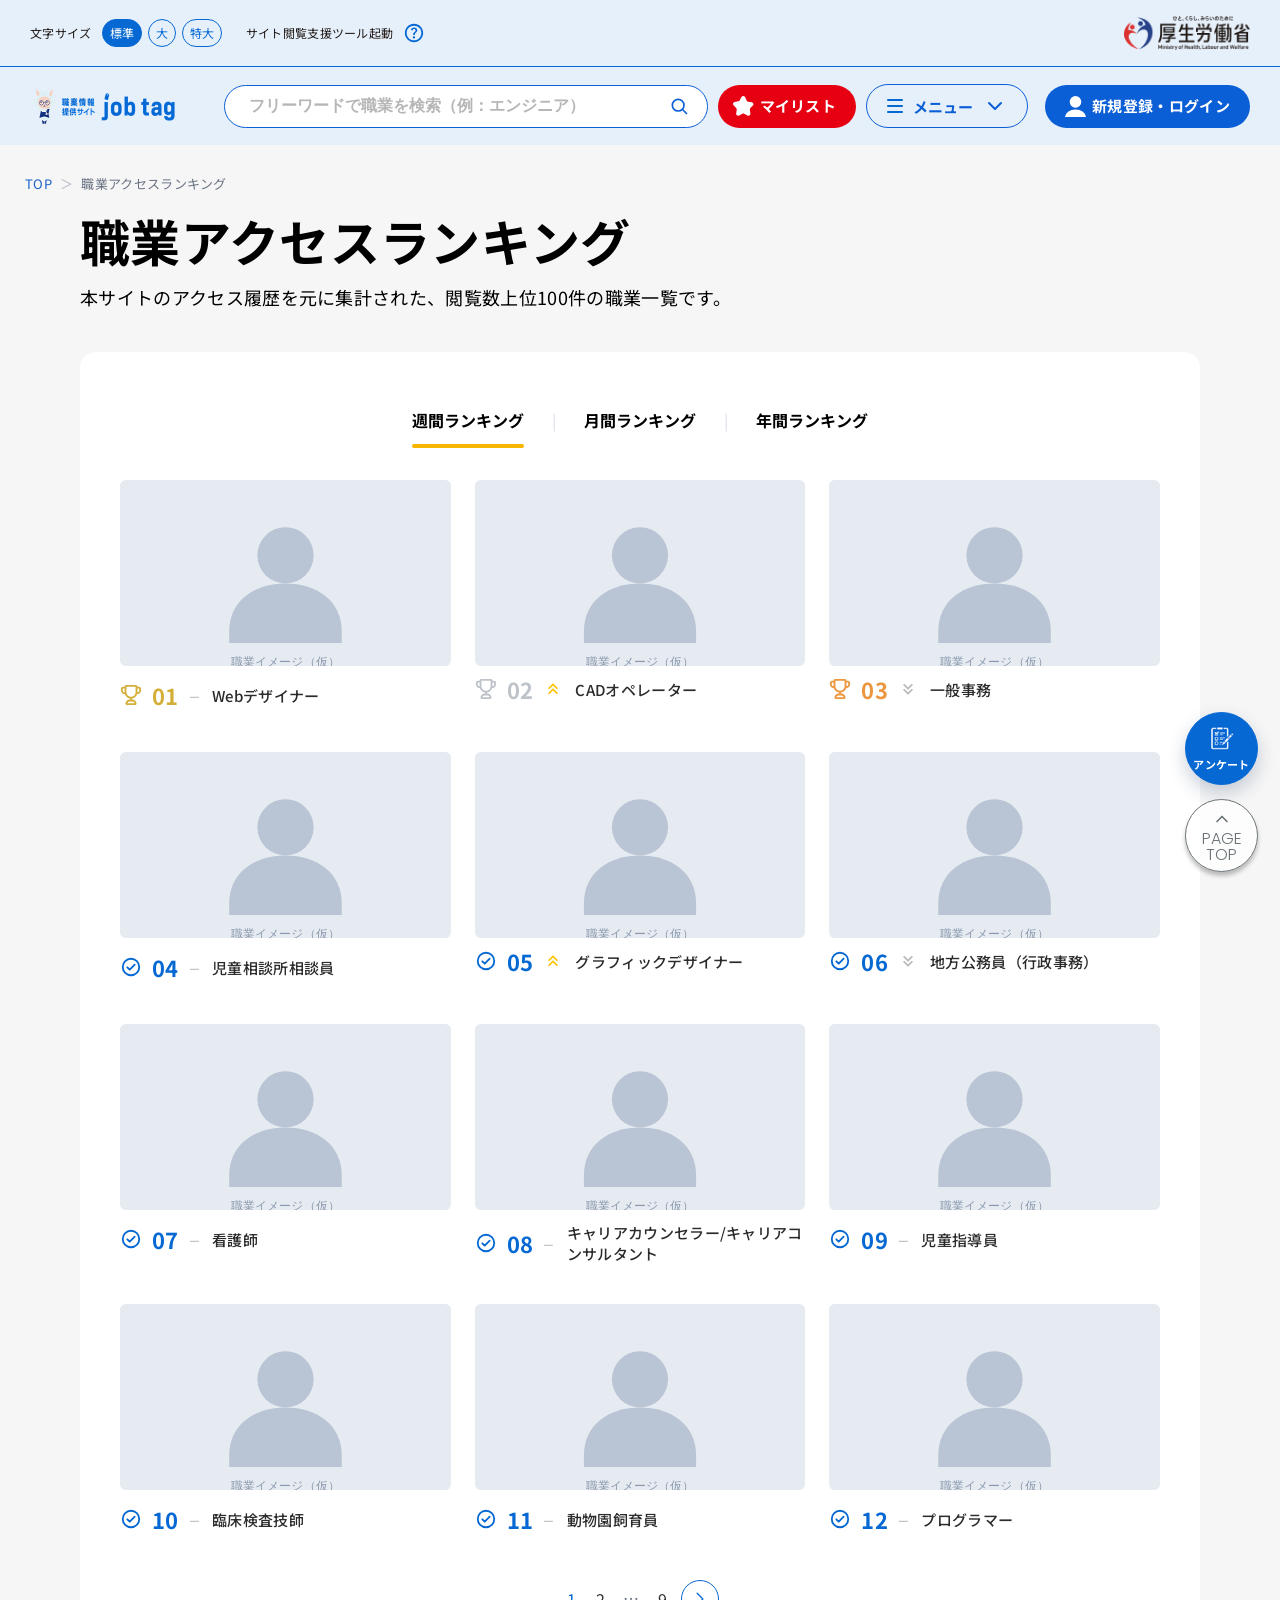
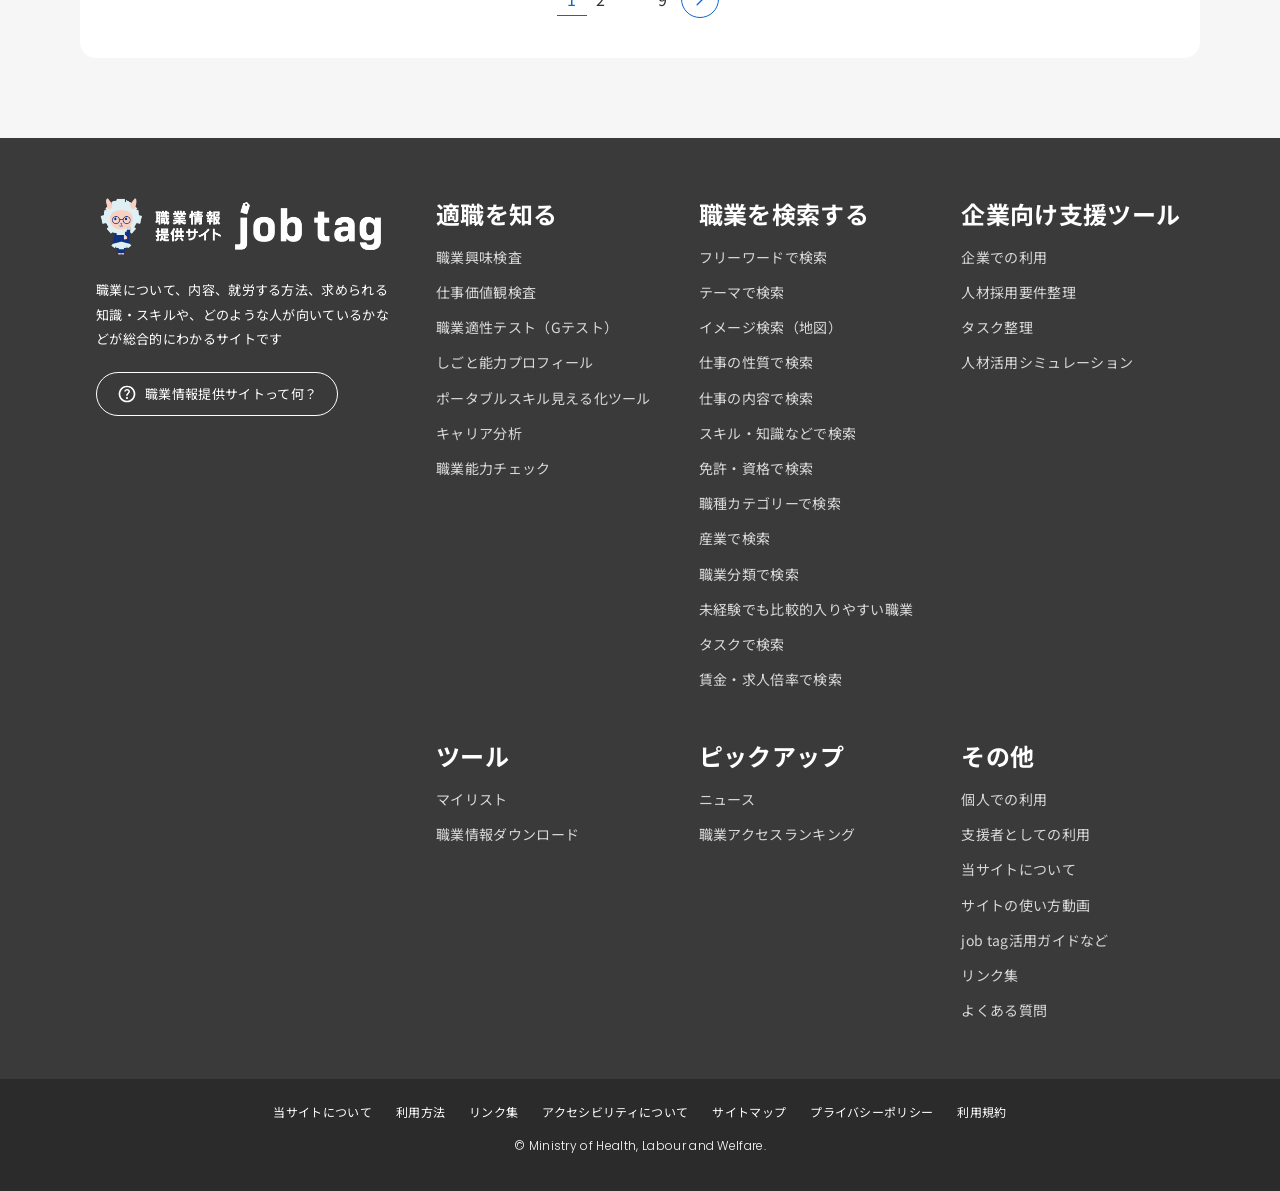
==== ranking.html @ be5db108 "初回コミット: job tag リニューアル モックアップ" ====
<!DOCTYPE html>
<html lang="ja">
<head>
  <meta charset="UTF-8">
  <meta name="viewport" content="width=device-width, initial-scale=1.0">
  <title>職業アクセスランキング | job tag（職業情報提供サイト）リニューアルデザイン</title>
  <meta name="description" content="本サイトのアクセス履歴を元に集計された、閲覧数上位100件の職業一覧です。">
  <link rel="preconnect" href="https://fonts.googleapis.com">
  <link rel="preconnect" href="https://fonts.gstatic.com" crossorigin>
  <link href="https://fonts.googleapis.com/css2?family=Noto+Sans+JP:wght@300;400;500;600;700&family=Poppins:wght@300;400;700&display=swap" rel="stylesheet">
  <!-- 共通トークン・フッター・フローターは style.css を、ページ固有は ranking.css を使用 -->
  <link rel="stylesheet" href="css/style.css?v=20260730">
  <link rel="stylesheet" href="css/ranking.css?v=20260730">
</head>
<body>

  <!-- ========================================================================
       アイコンスプライト（stroke/fill=currentColor で色継承）
       ======================================================================== -->
  <svg width="0" height="0" style="position:absolute" aria-hidden="true" focusable="false">
    <defs>
      <symbol id="i-search" viewBox="0 0 24 24"><g fill="none" stroke="currentColor" stroke-width="2" stroke-linecap="round"><circle cx="11" cy="11" r="7"/><line x1="16.5" y1="16.5" x2="21" y2="21"/></g></symbol>
      <symbol id="i-user" viewBox="0 0 18 18.06"><circle cx="9" cy="5" r="5" fill="currentColor"/><path fill="currentColor" d="M0 18.06 A9 6.53 0 0 1 18 18.06 Z"/></symbol>
      <symbol id="i-chev-right" viewBox="0 0 6.5 11"><path d="M1 10L5.5 5.5L1 1" fill="none" stroke="currentColor" stroke-width="1" stroke-linecap="round" stroke-linejoin="round"/></symbol>
      <symbol id="i-chev-left" viewBox="0 0 6.5 11"><path d="M5.5 1L1 5.5L5.5 10" fill="none" stroke="currentColor" stroke-width="1" stroke-linecap="round" stroke-linejoin="round"/></symbol>
      <symbol id="i-chev-up" viewBox="0 0 24 24"><polyline points="6 15 12 9 18 15" fill="none" stroke="currentColor" stroke-width="2" stroke-linecap="round" stroke-linejoin="round"/></symbol>
      <symbol id="i-chev-down" viewBox="0 0 24 24"><polyline points="6 9 12 15 18 9" fill="none" stroke="currentColor" stroke-width="2" stroke-linecap="round" stroke-linejoin="round"/></symbol>
      <!-- トロフィー（1〜3位。色は rk-c--N を継承） -->
      <symbol id="i-trophy" viewBox="0 0 24 24"><path d="M12 15C8.68629 15 6 12.3137 6 9V3.44444C6 3.0306 6 2.82367 6.06031 2.65798C6.16141 2.38021 6.38021 2.16141 6.65798 2.06031C6.82367 2 7.0306 2 7.44444 2H16.5556C16.9694 2 17.1763 2 17.342 2.06031C17.6198 2.16141 17.8386 2.38021 17.9397 2.65798C18 2.82367 18 3.0306 18 3.44444V9C18 12.3137 15.3137 15 12 15ZM12 15V18M18 4H20.5C20.9659 4 21.1989 4 21.3827 4.07612C21.6277 4.17761 21.8224 4.37229 21.9239 4.61732C22 4.80109 22 5.03406 22 5.5V6C22 6.92997 22 7.39496 21.8978 7.77646C21.6204 8.81173 20.8117 9.62038 19.7765 9.89778C19.395 10 18.93 10 18 10M6 4H3.5C3.03406 4 2.80109 4 2.61732 4.07612C2.37229 4.17761 2.17761 4.37229 2.07612 4.61732C2 4.80109 2 5.03406 2 5.5V6C2 6.92997 2 7.39496 2.10222 7.77646C2.37962 8.81173 3.18827 9.62038 4.22354 9.89778C4.60504 10 5.07003 10 6 10M7.44444 22H16.5556C16.801 22 17 21.801 17 21.5556C17 19.5919 15.4081 18 13.4444 18H10.5556C8.59188 18 7 19.5919 7 21.5556C7 21.801 7.19898 22 7.44444 22Z" fill="none" stroke="currentColor" stroke-width="2" stroke-linecap="round" stroke-linejoin="round"/></symbol>
      <!-- 二重矢印（順位変動。下降はCSSで180°回転） -->
      <symbol id="i-arrow-move" viewBox="0 0 24 24"><path d="M7.4 5.6L6 7L12 13L18 7L16.6 5.6L12 10.175L7.4 5.6ZM7.4 11.6L6 13L12 19L18 13L16.6 11.6L12 16.175L7.4 11.6Z" fill="currentColor"/></symbol>
      <!-- チェック丸（4位以降） -->
      <symbol id="i-check" viewBox="0 0 24 24"><g fill="none" stroke="currentColor" stroke-width="2" stroke-linecap="round" stroke-linejoin="round"><circle cx="12" cy="12" r="9"/><path d="M8 12.3l2.6 2.6L16 9.4"/></g></symbol>
    </defs>
  </svg>


  <!-- ========================================================================
       固定ヘッダー（トップページと共通）：ユーティリティバー〜グローバルナビ
       ======================================================================== -->
  <div class="site-header">

  <!-- 04. ユーティリティバー -->
  <div class="utilbar">
    <div class="container utilbar__inner">
      <div class="utilbar__group">
        <span class="utilbar__label">文字サイズ</span>
        <div class="fontsize" role="group" aria-label="文字サイズ切替">
          <button type="button" class="is-active">標準</button>
          <button type="button">大</button>
          <button type="button">特大</button>
        </div>
      </div>
      <div class="utilbar__group">
        <span class="utilbar__label">サイト閲覧支援ツール起動</span>
        <img class="utilbar__help" src="img/ranking/help_icon.svg" alt="ヘルプ" width="22" height="22">
      </div>
      <div class="utilbar__spacer"></div>
      <div class="utilbar__mhlw">
        <img src="img/ranking/mhlw_logo.png" alt="厚生労働省">
      </div>
    </div>
  </div>

  <!-- 05. ヘッダー -->
  <header class="header">
    <div class="container header__inner">
      <a class="header__logo" href="https://shigoto.mhlw.go.jp/User" aria-label="job tag トップへ">
        <img src="img/ranking/logo_lockup.png" alt="職業情報提供サイト job tag">
      </a>

      <img class="header__mhlw" src="img/ranking/mhlw_logo.png" alt="厚生労働省">

      <div class="header__search-drop">
        <form class="searchbox" role="search" action="https://shigoto.mhlw.go.jp/User/Search/Freeword" method="get">
          <input type="text" name="keyword" placeholder="フリーワードで職業を検索（例：エンジニア）" aria-label="職業をフリーワードで検索">
          <button type="submit" class="searchbox__submit" aria-label="検索"><svg class="ico"><use href="#i-search"/></svg></button>
          <button type="button" class="searchbox__clear" aria-label="入力をクリア"><svg viewBox="0 0 24 24" width="14" height="14" aria-hidden="true"><line x1="6" y1="6" x2="18" y2="18" stroke="#fff" stroke-width="2.5" stroke-linecap="round"/><line x1="18" y1="6" x2="6" y2="18" stroke="#fff" stroke-width="2.5" stroke-linecap="round"/></svg></button>
        </form>
        <button type="button" class="header__search-close" aria-label="検索を閉じる"><svg class="ico"><use href="#i-chev-up"/></svg></button>
      </div>

      <a class="mylist" href="https://shigoto.mhlw.go.jp/Account/Update/Information" aria-label="マイリスト">
        <img src="img/ranking/star.svg" alt="">
        <span>マイリスト</span>
      </a>

      <button type="button" class="header__search-toggle" id="searchToggle" aria-label="検索" aria-expanded="false">
        <svg class="ico" width="18" height="18" viewBox="0 0 24 24" fill="none" stroke="currentColor" stroke-width="2.7" stroke-linecap="round" aria-hidden="true"><circle cx="11" cy="11" r="7"/><line x1="16.5" y1="16.5" x2="21" y2="21"/></svg>
      </button>

      <button type="button" class="menu-toggle" id="menuToggle" aria-expanded="false" aria-controls="gnav">
        <span class="menu-toggle__bars" aria-hidden="true"><i></i><i></i><i></i></span>
        <span class="menu-toggle__label">メニュー</span>
        <svg class="ico arrow" aria-hidden="true"><use href="#i-chev-down"/></svg>
      </button>

      <a class="btn-login" href="https://shigoto.mhlw.go.jp/Auth/Login">
        <svg class="ico" aria-hidden="true"><use href="#i-user"/></svg> 新規登録・ログイン
      </a>
    </div>
  </header>

  <!-- 06. グローバルナビ -->
  <nav class="gnav" id="gnav" aria-label="グローバルナビゲーション">
    <div class="container">
      <ul class="gnav__list">
        <li><a href="https://shigoto.mhlw.go.jp/User/about">当サイトについて</a></li>
        <li><a href="https://shigoto.mhlw.go.jp/User/TutorialVideos">使い方動画</a></li>

        <li class="gnav__item has-sub">
          <a role="button" tabindex="0" aria-haspopup="true" aria-expanded="false">自己診断ツール</a>
          <ul class="gnav__sub">
            <li><a href="https://shigoto.mhlw.go.jp/User/Search/Top">職業興味検査 <svg class="ico" aria-hidden="true"><use href="#i-chev-right"/></svg></a></li>
            <li><a href="https://shigoto.mhlw.go.jp/User/Search/Top">仕事価値観検査 <svg class="ico" aria-hidden="true"><use href="#i-chev-right"/></svg></a></li>
            <li><a href="https://shigoto.mhlw.go.jp/User/GTest/Introduction/Part1">職業適性テスト（Gテスト） <svg class="ico" aria-hidden="true"><use href="#i-chev-right"/></svg></a></li>
            <li><a href="https://shigoto.mhlw.go.jp/User/MyProfile/Step1">しごと能力プロフィール <svg class="ico" aria-hidden="true"><use href="#i-chev-right"/></svg></a></li>
            <li><a href="https://shigoto.mhlw.go.jp/User/VocationalAbilityDiagnosticTool/Step1">ポータブルスキル見える化ツール <svg class="ico" aria-hidden="true"><use href="#i-chev-right"/></svg></a></li>
            <li><a href="https://shigoto.mhlw.go.jp/User/Career/Step1">キャリア分析 <svg class="ico" aria-hidden="true"><use href="#i-chev-right"/></svg></a></li>
            <li><a href="https://shigoto.mhlw.go.jp/User/AbilityCheck">職業能力チェック <svg class="ico" aria-hidden="true"><use href="#i-chev-right"/></svg></a></li>
          </ul>
        </li>

        <li class="gnav__item has-sub">
          <a role="button" tabindex="0" aria-haspopup="true" aria-expanded="false">職業検索</a>
          <ul class="gnav__sub">
            <li><a href="https://shigoto.mhlw.go.jp/User/Search/Freeword">フリーワードで検索 <svg class="ico" aria-hidden="true"><use href="#i-chev-right"/></svg></a></li>
            <li><a href="https://shigoto.mhlw.go.jp/User/Search/Theme">テーマで検索 <svg class="ico" aria-hidden="true"><use href="#i-chev-right"/></svg></a></li>
            <li><a href="https://shigoto.mhlw.go.jp/User/Search/Scene">イメージ検索（地図） <svg class="ico" aria-hidden="true"><use href="#i-chev-right"/></svg></a></li>
            <li><a href="https://shigoto.mhlw.go.jp/User/Search/Nature">仕事の性質で検索 <svg class="ico" aria-hidden="true"><use href="#i-chev-right"/></svg></a></li>
            <li><a href="https://shigoto.mhlw.go.jp/User/Search/WorkActivity">仕事の内容で検索 <svg class="ico" aria-hidden="true"><use href="#i-chev-right"/></svg></a></li>
            <li><a href="https://shigoto.mhlw.go.jp/User/Search/Knowledge">スキル・知識などで検索 <svg class="ico" aria-hidden="true"><use href="#i-chev-right"/></svg></a></li>
            <li><a href="https://shigoto.mhlw.go.jp/User/Search/Top">免許・資格で検索 <svg class="ico" aria-hidden="true"><use href="#i-chev-right"/></svg></a></li>
            <li><a href="https://shigoto.mhlw.go.jp/User/Search/Top">職種カテゴリーで検索 <svg class="ico" aria-hidden="true"><use href="#i-chev-right"/></svg></a></li>
            <li><a href="https://shigoto.mhlw.go.jp/User/Search/Top">産業で検索 <svg class="ico" aria-hidden="true"><use href="#i-chev-right"/></svg></a></li>
            <li><a href="https://shigoto.mhlw.go.jp/User/Search/Top">職業分類で検索 <svg class="ico" aria-hidden="true"><use href="#i-chev-right"/></svg></a></li>
            <li><a href="https://shigoto.mhlw.go.jp/User/OccupationsEasy">未経験でも比較的入りやすい職業 <svg class="ico" aria-hidden="true"><use href="#i-chev-right"/></svg></a></li>
            <li><a href="https://shigoto.mhlw.go.jp/User/Search/TaskWord">タスクで検索 <svg class="ico" aria-hidden="true"><use href="#i-chev-right"/></svg></a></li>
            <li><a href="https://shigoto.mhlw.go.jp/User/Search/SearchBySalaryAndRatioJob">賃金・求人倍率で検索 <svg class="ico" aria-hidden="true"><use href="#i-chev-right"/></svg></a></li>
          </ul>
        </li>

        <li class="gnav__item has-sub">
          <a role="button" tabindex="0" aria-haspopup="true" aria-expanded="false">業種・職種を知る</a>
          <ul class="gnav__sub">
            <li><a href="https://shigoto.mhlw.go.jp/User/OfficeOccupations">事務 <svg class="ico" aria-hidden="true"><use href="#i-chev-right"/></svg></a></li>
            <li><a href="https://shigoto.mhlw.go.jp/User/SaleOccupations">営業 <svg class="ico" aria-hidden="true"><use href="#i-chev-right"/></svg></a></li>
            <li><a href="https://shigoto.mhlw.go.jp/User/ITOccupations">IT・通信 <svg class="ico" aria-hidden="true"><use href="#i-chev-right"/></svg></a></li>
            <li><a href="https://shigoto.mhlw.go.jp/User/FinancialOccupations">金融 <svg class="ico" aria-hidden="true"><use href="#i-chev-right"/></svg></a></li>
            <li><a href="https://shigoto.mhlw.go.jp/User/MedicalOccupations">医療・看護 <svg class="ico" aria-hidden="true"><use href="#i-chev-right"/></svg></a></li>
            <li><a href="https://shigoto.mhlw.go.jp/User/OccupationsLongTermCare">介護 <svg class="ico" aria-hidden="true"><use href="#i-chev-right"/></svg></a></li>
            <li><a href="https://shigoto.mhlw.go.jp/User/ConstructionOccupations">土木・建築 <svg class="ico" aria-hidden="true"><use href="#i-chev-right"/></svg></a></li>
            <li><a href="https://shigoto.mhlw.go.jp/User/OccupationsRarely">B to B（企業間取引） <svg class="ico" aria-hidden="true"><use href="#i-chev-right"/></svg></a></li>
            <li><a href="https://shigoto.mhlw.go.jp/User/BtoC">B to C（消費者取引） <svg class="ico" aria-hidden="true"><use href="#i-chev-right"/></svg></a></li>
          </ul>
        </li>

        <li class="gnav__sp"><a href="https://shigoto.mhlw.go.jp/User/Search/Top">色々な切り口から検索</a></li>
        <li><a href="https://shigoto.mhlw.go.jp/User/links">リンク集</a></li>
        <li><a href="https://shigoto.mhlw.go.jp/User/faq">よくあるお問い合わせ</a></li>
        <li class="gnav__sp gnav__mylist"><a href="https://shigoto.mhlw.go.jp/Account/Update/Information"><span class="gnav__star"><img src="img/ranking/star.svg" alt=""></span>マイリスト</a></li>
        <li class="gnav__sp gnav__support"><a href="#"><span>サイト閲覧支援ツール起動</span> <img class="gnav__help" src="img/ranking/help_icon.svg" alt="ヘルプ"></a></li>
      </ul>
      <div class="gnav__actions">
        <a class="gnav-btn gnav-btn--login" href="https://shigoto.mhlw.go.jp/Auth/Login">ログイン <svg class="ico chev" aria-hidden="true"><use href="#i-chev-right"/></svg></a>
        <a class="gnav-btn gnav-btn--register" href="https://shigoto.mhlw.go.jp/Auth/Register/Step1">新規登録 <svg class="ico chev" aria-hidden="true"><use href="#i-chev-right"/></svg></a>
      </div>
    </div>
  </nav>

  </div><!-- /.site-header -->


  <!-- ========================================================================
       本文
       ======================================================================== -->
  <main>
    <div class="container">
      <!-- パンくず -->
      <nav class="rk-breadcrumb" aria-label="パンくず">
        <a href="index.html">TOP</a><span class="sep" aria-hidden="true">＞</span>職業アクセスランキング
      </nav>

      <section class="rk-section">
        <h1 class="rk-title">職業アクセスランキング</h1>
        <p class="rk-lead">本サイトのアクセス履歴を元に集計された、閲覧数上位100件の職業一覧です。</p>

        <div class="rk-panel">
          <!-- タブ -->
          <div class="rk-tabs" role="tablist" aria-label="ランキング期間切替">
            <button type="button" class="rk-tabs__btn is-active" role="tab" data-tab="weekly" aria-selected="true" aria-controls="rkList"><span class="pc-label">週間ランキング</span><span class="sp-label">週間</span></button>
            <span class="rk-tabs__sep" aria-hidden="true">|</span>
            <button type="button" class="rk-tabs__btn" role="tab" data-tab="monthly" aria-selected="false" aria-controls="rkList"><span class="pc-label">月間ランキング</span><span class="sp-label">月間</span></button>
            <span class="rk-tabs__sep" aria-hidden="true">|</span>
            <button type="button" class="rk-tabs__btn" role="tab" data-tab="yearly" aria-selected="false" aria-controls="rkList"><span class="pc-label">年間ランキング</span><span class="sp-label">年間</span></button>
          </div>

          <!-- カード（JSが data/ranking-full.json から fetch して描画） -->
          <ul class="rk-list" id="rkList" role="tabpanel" aria-live="polite">
            <li class="rk-loading">ランキングを読み込み中…</li>
          </ul>

          <!-- ページネーション（JSが描画） -->
          <nav class="rk-pager" id="rkPager" aria-label="ページ送り"></nav>
        </div>
      </section>
    </div>
  </main>


  <!-- ========================================================================
       フッター（トップページと同一）
       ======================================================================== -->
  <footer class="footer">
    <div class="container">
      <div class="footer__top">
        <div class="footer__brand">
          <div class="footer__brand-logo">
            <img src="img/ranking/footer_logo.png" alt="職業情報提供サイト job tag">
          </div>
          <p class="footer__brand-text">職業について、内容、就労する方法、求められる知識・スキルや、どのような人が向いているかなどが総合的にわかるサイトです</p>
          <a class="footer__brand-btn" href="https://shigoto.mhlw.go.jp/User/about"><svg class="footer__brand-btn-icon" viewBox="0 0 24 24" width="20" height="20" aria-hidden="true"><path fill="#fff" d="M12.8375 17.6375C13.0792 17.3958 13.2 17.1 13.2 16.75C13.2 16.4 13.0792 16.1042 12.8375 15.8625C12.5958 15.6208 12.3 15.5 11.95 15.5C11.6 15.5 11.3042 15.6208 11.0625 15.8625C10.8208 16.1042 10.7 16.4 10.7 16.75C10.7 17.1 10.8208 17.3958 11.0625 17.6375C11.3042 17.8792 11.6 18 11.95 18C12.3 18 12.5958 17.8792 12.8375 17.6375ZM11.05 14.15H12.9C12.9 13.6 12.9625 13.1667 13.0875 12.85C13.2125 12.5333 13.5667 12.1 14.15 11.55C14.5833 11.1167 14.925 10.7042 15.175 10.3125C15.425 9.92083 15.55 9.45 15.55 8.9C15.55 7.96667 15.2083 7.25 14.525 6.75C13.8417 6.25 13.0333 6 12.1 6C11.15 6 10.3792 6.25 9.7875 6.75C9.19583 7.25 8.78333 7.85 8.55 8.55L10.2 9.2C10.2833 8.9 10.4708 8.575 10.7625 8.225C11.0542 7.875 11.5 7.7 12.1 7.7C12.6333 7.7 13.0333 7.84583 13.3 8.1375C13.5667 8.42917 13.7 8.75 13.7 9.1C13.7 9.43333 13.6 9.74583 13.4 10.0375C13.2 10.3292 12.95 10.6 12.65 10.85C11.9167 11.5 11.4667 11.9917 11.3 12.325C11.1333 12.6583 11.05 13.2667 11.05 14.15ZM12 22C10.6167 22 9.31667 21.7375 8.1 21.2125C6.88333 20.6875 5.825 19.975 4.925 19.075C4.025 18.175 3.3125 17.1167 2.7875 15.9C2.2625 14.6833 2 13.3833 2 12C2 10.6167 2.2625 9.31667 2.7875 8.1C3.3125 6.88333 4.025 5.825 4.925 4.925C5.825 4.025 6.88333 3.3125 8.1 2.7875C9.31667 2.2625 10.6167 2 12 2C13.3833 2 14.6833 2.2625 15.9 2.7875C17.1167 3.3125 18.175 4.025 19.075 4.925C19.975 5.825 20.6875 6.88333 21.2125 8.1C21.7375 9.31667 22 10.6167 22 12C22 13.3833 21.7375 14.6833 21.2125 15.9C20.6875 17.1167 19.975 18.175 19.075 19.075C18.175 19.975 17.1167 20.6875 15.9 21.2125C14.6833 21.7375 13.3833 22 12 22ZM12 20C14.2333 20 16.125 19.225 17.675 17.675C19.225 16.125 20 14.2333 20 12C20 9.76667 19.225 7.875 17.675 6.325C16.125 4.775 14.2333 4 12 4C9.76667 4 7.875 4.775 6.325 6.325C4.775 7.875 4 9.76667 4 12C4 14.2333 4.775 16.125 6.325 17.675C7.875 19.225 9.76667 20 12 20Z"/></svg> 職業情報提供サイトって何？</a>
        </div>

        <div class="footer__col">
          <h4>適職を知る</h4>
          <ul>
            <li><a href="https://shigoto.mhlw.go.jp/User/Search/Top">職業興味検査</a></li>
            <li><a href="https://shigoto.mhlw.go.jp/User/Search/Top">仕事価値観検査</a></li>
            <li><a href="https://shigoto.mhlw.go.jp/User/GTest/Introduction/Part1">職業適性テスト（Gテスト）</a></li>
            <li><a href="https://shigoto.mhlw.go.jp/User/MyProfile/Step1">しごと能力プロフィール</a></li>
            <li><a href="https://shigoto.mhlw.go.jp/User/VocationalAbilityDiagnosticTool/Step1">ポータブルスキル見える化ツール</a></li>
            <li><a href="https://shigoto.mhlw.go.jp/User/Career/Step1">キャリア分析</a></li>
            <li><a href="https://shigoto.mhlw.go.jp/User/AbilityCheck">職業能力チェック</a></li>
          </ul>
        </div>

        <div class="footer__col">
          <h4>職業を検索する</h4>
          <ul>
            <li><a href="https://shigoto.mhlw.go.jp/User/Search/Freeword">フリーワードで検索</a></li>
            <li><a href="https://shigoto.mhlw.go.jp/User/Search/Theme">テーマで検索</a></li>
            <li><a href="https://shigoto.mhlw.go.jp/User/Search/Scene">イメージ検索（地図）</a></li>
            <li><a href="https://shigoto.mhlw.go.jp/User/Search/Nature">仕事の性質で検索</a></li>
            <li><a href="https://shigoto.mhlw.go.jp/User/Search/WorkActivity">仕事の内容で検索</a></li>
            <li><a href="https://shigoto.mhlw.go.jp/User/Search/Knowledge">スキル・知識などで検索</a></li>
            <li><a href="https://shigoto.mhlw.go.jp/User/Search/Top">免許・資格で検索</a></li>
            <li><a href="https://shigoto.mhlw.go.jp/User/Search/Top">職種カテゴリーで検索</a></li>
            <li><a href="https://shigoto.mhlw.go.jp/User/Search/Top">産業で検索</a></li>
            <li><a href="https://shigoto.mhlw.go.jp/User/Search/Top">職業分類で検索</a></li>
            <li><a href="https://shigoto.mhlw.go.jp/User/OccupationsEasy">未経験でも比較的入りやすい職業</a></li>
            <li><a href="https://shigoto.mhlw.go.jp/User/Search/TaskWord">タスクで検索</a></li>
            <li><a href="https://shigoto.mhlw.go.jp/User/Search/SearchBySalaryAndRatioJob">賃金・求人倍率で検索</a></li>
          </ul>
        </div>

        <div class="footer__col">
          <h4>企業向け支援ツール</h4>
          <ul>
            <li><a href="https://shigoto.mhlw.go.jp/User/about">企業での利用</a></li>
            <li><a href="https://shigoto.mhlw.go.jp/User/Adopition/Step1">人材採用要件整理</a></li>
            <li><a href="https://shigoto.mhlw.go.jp/User/TaskOrganization/Step1">タスク整理</a></li>
            <li><a href="https://shigoto.mhlw.go.jp/User/Simulation/Step1">人材活用シミュレーション</a></li>
          </ul>
        </div>
      </div>

      <div class="footer__row2">
        <div><!-- ブランド列と幅を合わせる空きカラム --></div>
        <div class="footer__col">
          <h4>ツール</h4>
          <ul>
            <li><a href="https://shigoto.mhlw.go.jp/Account/Update/Information">マイリスト</a></li>
            <li><a href="https://shigoto.mhlw.go.jp/User/download">職業情報ダウンロード</a></li>
          </ul>
        </div>
        <div class="footer__col">
          <h4>ピックアップ</h4>
          <ul>
            <li><a href="https://shigoto.mhlw.go.jp/User/info/list">ニュース</a></li>
            <li><a href="ranking.html">職業アクセスランキング</a></li>
          </ul>
        </div>
        <div class="footer__col">
          <h4>その他</h4>
          <ul>
            <li><a href="https://shigoto.mhlw.go.jp/User/about">個人での利用</a></li>
            <li><a href="https://shigoto.mhlw.go.jp/User/about">支援者としての利用</a></li>
            <li><a href="https://shigoto.mhlw.go.jp/User/about">当サイトについて</a></li>
            <li><a href="https://shigoto.mhlw.go.jp/User/TutorialVideos">サイトの使い方動画</a></li>
            <li><a href="https://shigoto.mhlw.go.jp/User">job tag活用ガイドなど</a></li>
            <li><a href="https://shigoto.mhlw.go.jp/User/links">リンク集</a></li>
            <li><a href="https://shigoto.mhlw.go.jp/User/faq">よくある質問</a></li>
          </ul>
        </div>
      </div>
    </div>

    <div class="footer__bottom">
      <div class="container">
        <div class="footer__bottom-inner">
          <a href="https://shigoto.mhlw.go.jp/User/about">当サイトについて</a>
          <a href="https://shigoto.mhlw.go.jp/User/howto">利用方法</a>
          <a href="https://shigoto.mhlw.go.jp/User/links">リンク集</a>
          <a href="https://shigoto.mhlw.go.jp/User/accessibility">アクセシビリティについて</a>
          <a href="https://shigoto.mhlw.go.jp/User/sitemap">サイトマップ</a>
          <a href="https://shigoto.mhlw.go.jp/User/privacy">プライバシーポリシー</a>
          <a href="https://shigoto.mhlw.go.jp/User/tos">利用規約</a>
        </div>
        <p class="footer__copyright">© Ministry of Health, Labour and Welfare.</p>
      </div>
    </div>
  </footer>


  <!-- 追従UI（アンケート / PAGE TOP）※トップと同一 -->
  <div class="floaters">
    <a class="floater -survey" href="#"><img class="floater__ico" src="img/ranking/questionnaire.png" alt="">アンケート</a>
    <button class="floater" id="pageTop" type="button" aria-label="ページ上部へ戻る">
      <svg class="ico" aria-hidden="true"><use href="#i-chev-up"/></svg>PAGE<br>TOP
    </button>
  </div>

  <script src="js/utils.js?v=20260730"></script>
  <script src="js/main.js?v=20260730"></script>
  <script src="js/ranking.js?v=20260730"></script>
</body>
</html>
---- css/style.css ----
@charset "UTF-8";

/* ==========================================================================
   job tag TOP リニューアル – スタイルシート
   構成:
     00. デザイントークン（CSS変数）
     01. リセット & ベース
     02. 共通レイアウト（コンテナ / セクション見出し）
     03. 共通コンポーネント（ボタン / カード）
     04. ユーティリティバー
     05. ヘッダー（ロゴ / 検索窓 / マイリスト / メニュー / ログイン）
     06. グローバルナビ
     07. クイックリンクバー
     08. job tag とは（ヒーロー）
     09. 使ってみよう！
     10. 職業を調べてみよう！
     11. 自己診断ツール
     12. 企業の方向けツール
     13. RANKING（職業アクセスランキング）
     14. NEWS
     15. タグしつじ ナビゲート
     16. LINKS（関連サイト）
     17. フッター
     18. 追従UI（PAGE TOP / アンケート）
     19. レスポンシブ（PC優先 + 簡易対応）
   ========================================================================== */


/* ==========================================================================
   00. デザイントークン（CSS変数）
   ── モックアップから抽出した配色・余白・角丸を一元管理
   ========================================================================== */
:root {
  /* --- ブランドブルー系 --- */
  --c-primary:     #0568D3;   /* ブランド基調青（Figmaの --primary） */
  --c-blue:        #0b5fd6;   /* 基調ブルー（ボタン・見出し） */
  --c-blue-deep:   #0146a8;   /* 濃いブルー（ホバー等） */
  --c-blue-ranking:#0568D3;   /* RANKINGセクション背景 */
  --c-blue-link:   #1b62c9;   /* テキストリンク */

  /* --- 背景・面 --- */
  --c-header-bg:   #E6F0FB;   /* ヘッダー帯の薄い青 */
  --c-header-line: #0568D3;   /* ヘッダー帯の境界線（青） */
  --c-nav-divider: #9CBCE5;   /* グローバルナビの区切り縦線 */
  --c-bg-blue:     #d9e8f8;   /* ページの水色背景 */
  --c-bg-gray:     #f4f5f6;   /* グレー背景セクション */
  --c-surface:     #ffffff;   /* 白面 */
  --c-surface-alt: #f7f9fc;   /* うっすら水色の面（カード内） */
  --c-chip-blue:   #e5eef9;   /* 検索カテゴリカードの薄青 */

  /* --- アクセント（使ってみよう！の3色 等） --- */
  --c-orange: #f7a417;   /* 学生・在職者・求職者 */
  --c-teal:   #0e97b8;   /* 企業の方 */
  --c-pink:   #ea4c8a;   /* キャリア支援 */
  --c-yellow: #f7b500;   /* ランキング番号・タブ下線 */
  --c-red:    #e60012;   /* マイリスト星・YouTube */

  /* --- テキスト --- */
  --c-text:      #2b2b2b;
  --c-text-weak: #6a7383;

  /* --- 罫線 --- */
  --c-border:      #d9dee6;
  --c-border-blue: #1e5fd0;   /* カードの青枠 */

  /* --- フッター --- */
  --c-footer:       #3a3a3a;
  --c-footer-deep:  #2b2b2b;
  --c-footer-text:  #d8d8d8;

  /* --- レイアウト --- */
  --radius:    16px;
  --radius-lg: 24px;
  --radius-pill: 999px;

  /* --- 影 --- */
  --shadow-pop:  0 6px 20px rgba(17, 45, 92, .12);

  /* --- フォント（Noto Sans CJK JP に統一。未読込時のみ日本語ゴシックへフォールバック） --- */
  --font-jp: "Noto Sans CJK JP", "Noto Sans JP",
             "Hiragino Kaku Gothic ProN", "Hiragino Sans", "Yu Gothic",
             "YuGothic", Meiryo, system-ui, sans-serif;
}


/* ==========================================================================
   01. リセット & ベース
   ========================================================================== */
*, *::before, *::after { box-sizing: border-box; }

/* スクリーンリーダー専用（視覚的に非表示・レイアウトに影響なし） */
.sr-only {
  position: absolute !important;
  width: 1px; height: 1px;
  padding: 0; margin: -1px;
  overflow: hidden; clip: rect(0, 0, 0, 0);
  white-space: nowrap; border: 0;
}

html { -webkit-text-size-adjust: 100%; }
/* 横スクロール防止。hidden はスクロールコンテナを作り position:sticky を無効化するため clip を使用（ヘッダー固定を維持） */
html, body { overflow-x: hidden; overflow-x: clip; max-width: 100%; }

body {
  margin: 0;
  font-family: var(--font-jp);
  color: var(--c-text);
  background: var(--c-bg-blue);
  line-height: 1.7;
  letter-spacing: .02em;
  -webkit-font-smoothing: antialiased;
  text-rendering: optimizeLegibility;
}

img { max-width: 100%; height: auto; vertical-align: middle; }

a { color: inherit; text-decoration: none; }
a:hover { opacity: .85; }

/* インラインSVGアイコンの基本サイズ（親のcolorを継承） */
svg.ico { display: inline-block; width: 1em; height: 1em; fill: none; vertical-align: -.14em; flex: none; }
/* ボタン等のチェブロンは少し小さめに */
.chev.ico { width: .9em; height: .9em; }

ul, li { list-style: none; margin: 0; padding: 0; }

button {
  font-family: inherit;
  cursor: pointer;
  border: none;
  background: none;
}


/* ==========================================================================
   02. 共通レイアウト（コンテナ / セクション見出し）
   ========================================================================== */
.container {
  width: 100%;
  margin-inline: auto;
  padding-inline: clamp(24px, 8vw, 96px);
}

/* クイックリンク（使ってみよう〜関連サイト）でのページ内ジャンプ時、
   固定ヘッダーに各セクションのタイトルが隠れないよう上に余白を確保 */
#usecase, #explore, #diagnosis, #biz, #ranking, #news, #links { scroll-margin-top: 150px; }

/* 各セクションの縦余白。基本は隣接セクションで 20+20=40px の間隔 */
.section { padding-block: 20px; }
.explore.section    { padding-bottom: 54px; }
.diagnosis.section  { padding-top: 96px; padding-bottom: 40px; }  /* 下40＋企業向け上40=80px */
.biz.section        { padding-top: 40px; padding-bottom: 96px; }
.news.section       { padding-block: 50px; }
.mascot-nav.section { padding-block: 50px; }
.links.section      { padding-top: 120px; padding-bottom: 120px; }

/* 白い角丸カードで囲むセクション（job tagとは 等）
   上下40px・左右40px。左右40px = 中の横並びカードの左右余白になる。 */
.panel {
  background: var(--c-surface);
  border-radius: var(--radius-lg);
  padding: 40px;
}

/* 日本語のセクション見出し（例：使ってみよう！）／ 見出し→リード 20px */
.sec-title {
  margin: 0 0 40px;
  font-size: 36px;
  font-weight: 700;
  text-align: center;
  letter-spacing: .04em;
}
.sec-title.-blue { color: var(--c-blue); }

.sec-lead {
  margin: 0 0 40px;
  color: #212529;
  text-align: center;
  font-size: 16px;
  font-weight: 400;
  line-height: 24px;          /* 本文統一: 150% */
}

/* 英字の大見出し（RANKING / NEWS / LINKS）＋ 下に日本語ルビ */
.en-title {
  text-align: center;
  margin: 0 0 36px;
}
/* RANKING/NEWS/LINKS の英字見出しのみ Noto Sans JP / 55px / 400 / 100% / 大文字
   色は青（#0568D3）。RANKINGのみ白に上書き。 */
.en-title__en {
  display: block;
  color: var(--c-primary);
  font-family: "Noto Sans JP", sans-serif;
  font-size: 55px;
  font-weight: 400;
  line-height: 100%;
  text-transform: uppercase;
}
.en-title__jp {
  display: block;
  margin-top: 10px;          /* 英字見出し→サブタイトル 10px */
  font-size: 14px;
  letter-spacing: .1em;
}


/* ==========================================================================
   03. 共通コンポーネント（ボタン / カード）
   ========================================================================== */
/* --- 塗りボタン（青） --- */
/* 大CTAボタン共通（新規登録・ログイン / 色々な切り口から検索 / 自己診断ツール一覧）
   白文字20px/700/line-height26px、余白 上下23px・左右56px、テキスト→矢印8px */
.btn {
  display: inline-flex;
  align-items: center;
  justify-content: center;
  gap: 8px;
  padding: 23px 40px;
  border-radius: var(--radius-pill);
  background: var(--c-blue);
  color: #FFF;
  text-align: center;
  font-size: 20px;
  font-weight: 700;
  line-height: 16px;
  letter-spacing: .04em;
  transition: background .2s, transform .2s;
}
.btn:hover { background: var(--c-blue-deep); opacity: 1; transform: translateY(-1px); }
.btn .chev { font-size: 15px; }

/* --- 3色カードCTAのチェブロン（プレーンな白矢印） --- */
.btn-chevron { width: 18px; height: 18px; }


/* ==========================================================================
   04. ユーティリティバー（文字サイズ / 支援ツール / 厚労省ロゴ）
   ========================================================================== */
/* 固定ヘッダー：薄い青バー〜白ナビまでを画面上部に貼り付ける */
.site-header {
  position: sticky;
  top: 0;
  z-index: 100;
}

/* ヘッダー3バンドは画面いっぱいに広げ、左右に 30px の余白のみを持たせる。
   これにより各要素（ロゴ＝左端 / 新規登録＝右端）が画面の左右に寄る。 */
.utilbar .container,
.header .container,
.gnav .container {
  max-width: none;
  padding-inline: 30px;
}

.utilbar {
  background: var(--c-header-bg);                 /* 薄い青 #E6F0FB */
  border-bottom: 1px solid var(--c-header-line);  /* 薄い青同士（ユーティリティ⇄ロゴ行）の境界線 #0568D3 */
  font-size: 13px;
}
.utilbar__inner {
  display: flex;
  align-items: center;
  gap: 24px;
  min-height: 66px;
}
.utilbar__group { display: flex; align-items: center; gap: 10px; }

/* ラベル（文字サイズ / サイト閲覧支援ツール起動）: #221A16 / 12px / line-height 18px */
.utilbar__label {
  color: #221A16;
  font-size: 12px;
  font-weight: 400;
  line-height: 18px;
  white-space: nowrap;
}

/* ヘルプアイコン（？） */
.utilbar__help { width: 22px; height: 22px; display: block; }

/* 文字サイズ切替（標準/大/特大）
   選択(標準): 青塗り＋白文字 / 非選択(大・特大): 白地＋青枠＋青文字 #0568D3 */
.fontsize { display: inline-flex; align-items: center; gap: 6px; }
.fontsize button {
  display: flex;
  align-items: center;
  justify-content: center;
  padding: 4px 7px;                 /* 指定値: 4px 7.02px 4px 6.98px */
  border-radius: var(--radius-pill);
  border: 1px solid #0568D3;
  background: var(--c-header-bg);   /* 非選択は薄青 #E6F0FB */
  color: #0568D3;                   /* 非選択の文字色 */
  font-size: 12px;
  font-weight: 400;
  line-height: 18px;
  text-align: center;
}
.fontsize button.is-active {
  background: #0568D3;              /* 選択時は青塗り */
  border-color: #0568D3;
  color: #fff;
}

.utilbar__spacer { margin-left: auto; }
.utilbar__mhlw img { height: 34px; }


/* ==========================================================================
   05. ヘッダー（ロゴ / 検索窓 / マイリスト / メニュー / ログイン）
   ========================================================================== */
.header {
  background: var(--c-header-bg);   /* 薄い青 #E6F0FB（白ナビとの境界線は入れない） */
}
/* 各要素の間隔は個別マージンで制御（指定画像の数値に準拠）
   ロゴ→検索:44 / 検索→マイリスト:15 / マイリスト→メニュー:17 / メニュー→ログイン:17 */
.header__inner {
  display: flex;
  align-items: center;
  gap: 0;
  min-height: 78px;
}
.header__logo { flex: none; margin-right: 44px; }
.header__logo img { height: 40px; }

/* 検索窓：max-widthを外し flex:1 で余白いっぱいに伸縮
   → 画面幅が変わっても指定画像のような比率を保つ（検索窓が主役） */
.searchbox {
  flex: 1 1 auto;
  min-width: 150px;   /* マイリストボタンが横長化した分、検索窓は縮小して調整 */
  display: flex;
  align-items: center;
  height: 43px;
  padding: 0 8px 0 22px;
  border: 1px solid var(--c-blue);
  border-radius: var(--radius-pill);
  background: #fff;
}
.searchbox input {
  flex: 1;
  border: none;
  outline: none;
  font-size: 16px;
  line-height: 24px;
  color: var(--c-text);
  background: transparent;
}
/* プレースホルダー: #B6B6B6 / 16px / weight700 / line-height24px */
.searchbox input::placeholder {
  color: #B6B6B6;
  font-weight: 700;
  font-size: 16px;
  line-height: 24px;
}
.searchbox__submit {
  display: inline-flex;
  align-items: center;
  justify-content: center;
  width: 40px; height: 40px;
  border-radius: 50%;
  color: var(--c-blue);
  font-size: 20px;
}
/* 検索ドロップ用ラッパ：PCではボックスを持たず素通し（display:contents）。
   クリア(❌)・閉じる(∧)ボタンはSP検索表示専用のため既定は非表示 */
.header__search-drop { display: contents; }
.searchbox__clear,
.header__search-close { display: none; }

/* マイリスト：赤いピルボタン（白い星＋白文字）。検索窓との間隔10px */
.mylist {
  flex: none;
  margin-left: 10px;                 /* 検索窓 → マイリスト 10px */
  display: inline-flex;
  align-items: center;
  justify-content: center;
  gap: 6px;                          /* 星 ↔ テキスト 6px */
  padding: 10px 20px 10px 15px;      /* 上10/右20/下10/左15 */
  min-height: 43px;                  /* ボタン高さ59px */
  background: var(--c-red);
  border-radius: 999px;              /* ピル形 */
  color: #FFF;
  font-family: "Noto Sans CJK JP", "Noto Sans JP", sans-serif;
  font-size: 15px;
  font-style: normal;
  font-weight: 700;
  line-height: 16.5px;               /* 110% */
  text-decoration: none;
  white-space: nowrap;
}
.mylist:hover { opacity: .92; }
/* 星アイコン（白／star.svg）：約21×20（一回り小さく） */
.mylist img { width: 21px; height: 20px; }

/* メニュートグル：マイリストとの間隔 17px */
.menu-toggle {
  flex: none;
  margin-left: 10px;   /* マイリスト → メニュー 10px */
  display: inline-flex;
  align-items: center;
  gap: 10px;
  padding: 9px 20px;
  border: 1.5px solid var(--c-blue);
  border-radius: var(--radius-pill);
  color: var(--c-blue);
  font-size: 15px;
  font-weight: 700;
}
.menu-toggle .arrow { width: 24px; height: 24px; transition: transform .2s; }   /* 矢印を拡大（可視の山形は12×6px） */
.menu-toggle[aria-expanded="true"] .arrow { transform: rotate(180deg); }
/* メニューアイコン（バー3本）：各16×2px・#0568D3。PCは間隔4px（SPは6px） */
.menu-toggle .menu-toggle__bars {
  display: inline-flex;
  flex-direction: column;
  justify-content: center;
  gap: 4px;            /* PC：バー間隔4px */
  width: 16px;
  flex: none;
}
.menu-toggle .menu-toggle__bars i {
  display: block;
  width: 16px;
  height: 2px;
  border-radius: 1px;
  background: #0568D3;
}

/* 新規登録・ログイン：メニューとの間隔 17px */
.btn-login {
  flex: none;
  margin-left: 17px;
  display: inline-flex;
  align-items: center;
  gap: 6px;
  padding: 11px 20px;
  border-radius: var(--radius-pill);
  background: var(--c-blue);
  color: #fff;
  font-size: 15px;
  font-weight: 700;
  white-space: nowrap;
  line-height: 130%;
}
.btn-login .ico { width: 1.4em; height: 1.4em; }   /* 人物アイコンを少し大きく（約21px） */
.btn-login:hover { background: var(--c-blue-deep); opacity: 1; }


/* ==========================================================================
   06. グローバルナビ
   ========================================================================== */
.gnav {
  background: var(--c-surface);              /* 白い部分（境界線なし・影で段差を表現） */
  position: relative;
  z-index: 1;
  box-shadow: 0 6px 14px rgba(6, 104, 211, .10); /* 白ナビ下に落ちる影 */
}
.gnav__list {
  display: flex;
  justify-content: center;
  flex-wrap: wrap;
  gap: 38px;
  min-height: 64px;
  align-items: center;
}
.gnav__list li { position: relative; }
/* 各要素の間に縦線（1px × 24px / #9CBCE5）。
   gap:38px の中央に来るよう左へ19px（gapの半分）ずらして配置 */
.gnav__list li:not(:first-child)::before {
  content: "";
  position: absolute;
  left: -19px;
  top: 50%;
  transform: translateY(-50%);
  width: 1px;
  height: 24px;
  background: var(--c-nav-divider);
}
.gnav__list a {
  font-size: 15px;
  font-weight: 700;
  color: var(--c-text);
}
.gnav__list a:hover { color: var(--c-blue); opacity: 1; }
/* SP全画面メニュー専用の項目（マイリスト・サイト閲覧支援・色々な・ログイン/新規登録）はPCでは非表示 */
.gnav__sp, .gnav__actions { display: none; }
/* マイリスト・サイト閲覧支援ツールはPC非表示（.gnav__list>li の display を上書きする高い詳細度が必要） */
.gnav__list > li.gnav__mylist,
.gnav__list > li.gnav__support { display: none; }

/* --- グローバルナビ ドロップダウン（本家準拠：白パネル＋青い「>」＋区切り線） --- */
.gnav__list { align-items: stretch; }          /* 各項目を帯の高さいっぱいに */
.gnav__list > li { display: flex; align-items: center; }
.gnav__item.has-sub > a { display: flex; align-items: center; height: 100%; cursor: pointer; }
.gnav__sub {
  position: absolute;
  top: 100%;
  left: 0;
  min-width: 244px;
  list-style: none;
  margin: 0;
  padding: 6px 0;
  background: #fff;
  border-radius: 8px;
  box-shadow: 0 12px 28px rgba(6, 104, 211, .18);
  opacity: 0;
  visibility: hidden;
  transform: translateY(6px);
  transition: opacity .15s ease, transform .15s ease, visibility .15s;
  z-index: 200;
}
.gnav__item.has-sub:hover > .gnav__sub,
.gnav__item.has-sub:focus-within > .gnav__sub {
  opacity: 1;
  visibility: visible;
  transform: translateY(0);
}
.gnav__sub li { display: block; }
.gnav__sub li:not(:first-child)::before { display: none; }   /* 親ナビの縦区切り線を継承しない */
.gnav__sub a {
  display: flex;
  align-items: center;
  justify-content: space-between;
  gap: 24px;
  padding: 3px 24px;          /* 上下を詰める */
  font-size: 16px;
  font-weight: 700;
  color: var(--c-text);
  white-space: nowrap;
}
.gnav__sub a:hover { background: #f2f7fd; color: var(--c-primary); }
.gnav__sub .ico { width: 8px; height: 13px; color: var(--c-primary); flex: 0 0 auto; }

/* PC（≧1101px）：グローバルナビ（白いバー）は初期非表示。メニューボタンで出現/非表示トグル */
@media (min-width: 1101px) {
  .gnav { display: none; }
  .site-header.is-menu-open .gnav { display: block; }
}


/* ==========================================================================
   07. クイックリンクバー（使ってみよう / 職業を調べてみよう …）
   ========================================================================== */
.quicklinks { padding-block: 28px; }
.quicklinks__list {
  display: flex;
  justify-content: center;
  flex-wrap: wrap;
  gap: 12px 20px;
  background: var(--c-surface);
  border-radius: var(--radius);
  padding: 22px 28px;
}
.quicklinks__list a {
  display: inline-flex;
  align-items: center;
  gap: 8px;
  color: var(--c-blue-link);
  font-size: 15px;
  font-weight: 700;
  text-decoration: underline;
  text-underline-offset: 3px;
}
/* リンク頭の矢印アイコン（yajirusi.png・16×16px） */
.quicklinks__list a::before {
  content: "";
  flex: 0 0 auto;
  width: 16px; height: 16px;
  background: url(../img/top/yajirusi.png) center / contain no-repeat;
}


/* ==========================================================================
   08. job tag とは（ヒーロー）
   ========================================================================== */
.about { padding-top: 8px; }
.about__head {
  display: flex;
  align-items: center;
  justify-content: center;
  gap: 6px;
  margin-bottom: 24px;             /* 見出し→説明文 24px */
}
.about__head img { height: 80px; }  /* ロゴ 300×80 */
.about__head b { font-size: 36px; font-weight: 700; }

/* 説明文（Figmaスペック準拠）
   本文: #212529 / 16px / weight400 / line-height36px(225%)
   強調: #0568D3 / weight700（font-size・line-heightは本文を継承） */
.about__desc {
  color: #212529;
  text-align: center;
  font-size: 16px;
  font-weight: 400;
  line-height: 36px;          /* 本文統一: 150% */
  margin: 0 auto 40px;
  max-width: 960px;
}
.about__desc .hl {
  color: var(--c-primary);   /* #0568D3 */
  font-weight: 700;
}

/* 3つの特徴カード：幅より間隔を優先（カード間16px・左右40pxはパネルpadding）。
   1fr なので幅は画面に応じて可変、間隔は常に16pxで固定される。 */
.feature-grid {
  display: grid;
  grid-template-columns: repeat(3, 1fr);
  gap: 16px;
}
.feature-card {
  min-height: 388px;               /* 画像指定のカード高さ */
  border: 4px solid var(--c-border-blue);
  border-radius: 24px;             /* PC・SP共通 24px */
  background: var(--c-surface-alt);
  padding: 32px 24px;
  text-align: center;
}
.feature-card__img {
  height: 150px;
  display: flex;
  align-items: center;
  justify-content: center;
  margin-bottom: 24px;             /* 画像→タイトル 24px */
}
.feature-card__img img { max-height: 150px; }
.feature-card__title {
  color: var(--c-blue);
  font-size: 24px;
  font-weight: 700;
  line-height: 150%;
  margin: 0 0 16px;                /* タイトル→本文 16px */
}
.feature-card__text {
  font-size: 16px;
  color: var(--c-text);
  margin: 0;
  line-height: 24px;
}

/* ログインCTA：カード→注記 40px / 注記→ボタン 10px */
.about__cta { text-align: center; margin-top: 40px; }
.about__cta-note {
  display: block;
  color: var(--c-blue);
  font-weight: 700;
  margin-bottom: 10px;
  font-size: 16px;
  letter-spacing: 3.2px;
  line-height: 24px;
}


/* ==========================================================================
   09. 使ってみよう！（3色カード + 動画/ガイドバナー）
   ========================================================================== */
.usecase-grid {
  display: grid;
  grid-template-columns: repeat(3, 1fr);
  gap: 16px;   /* 横並び3要素は間隔16px優先 */
}
.usecase-card {
  border-radius: 28px;   /* 枠・背景・色帯すべて28px（overflow:hiddenで角を統一） */
  overflow: hidden;
  background: var(--c-surface);
  border: 2px solid var(--c-border);   /* 枠線 1px → 2px */
  display: flex;
  flex-direction: column;
}
/* カード上部の色帯（アイコン + タイトル）
   2行タイトル(学生)も1行(企業/キャリア)も同じ高さに揃うよう min-height を
   2行分が収まる200pxに設定。全カードの色帯の高さ＝白本文の開始位置が揃う。 */
.usecase-card__head {
  min-height: 200px;
  padding: 24px;
  display: flex;
  flex-direction: column;
  align-items: center;
  justify-content: flex-start;   /* アイコンを上端で固定し、3枚の横位置を揃える */
  text-align: center;
  color: #fff;
}
.usecase-card__head .ico { font-size: 56px; line-height: 1; display: block; margin: 0 auto 8px;  } /* アイコン→タイトル 8px */
/* 差し込みアイコン画像（白の線アイコン） */
.usecase-card__ico { display: block; width: 58px; height: 58px; margin: 0 auto 8px; }
/* タイトル: 白 / 24px / weight700 / line-height160% */
.usecase-card__head h3 {
  margin: auto 0;              /* アイコン下の残り領域でタイトルを縦中央に */
  color: #fff;
  font-size: 24px;
  font-weight: 700;
  line-height: 1.6;
}
/* 3色 */
.usecase-card.-orange .usecase-card__head { background: var(--c-orange); }
.usecase-card.-teal   .usecase-card__head { background: var(--c-teal); }
.usecase-card.-pink   .usecase-card__head { background: var(--c-pink); }
.usecase-card.-orange { border-color: var(--c-orange); }
.usecase-card.-teal   { border-color: var(--c-teal); }
.usecase-card.-pink   { border-color: var(--c-pink); }

.usecase-card__body {
  flex: 1;
  padding: 16px 24px 0;   /* ヘッダー→本文 16px */
}
/* 本文リスト: #212529 / 14px / weight400 / line-height150%(21px) */
.usecase-card__body ul li {
  position: relative;
  padding-left: 16px;
  margin-bottom: 3px;
  color: #212529;
  font-size: 14px;
  font-weight: 400;
  line-height: 150%;
}
.usecase-card__body ul li::before {
  content: "・";
  position: absolute;
  left: 0;
}
/* リスト→ボタン 16px / ボタン→カード下端 24px */
.usecase-card__foot { padding: 16px 24px 24px; }
.usecase-card__btn {
  position: relative;              /* チェブロンを右端に絶対配置するため */
  display: flex;
  align-items: center;
  justify-content: center;
  width: 100%;
  padding: 14px;
  border-radius: var(--radius-pill);
  color: #fff;
  font-weight: 700;
  font-size: 15px;
}
/* チェブロン：テキストは中央、矢印は右端から24px */
.usecase-card__btn .btn-chevron {
  position: absolute;
  right: 24px;
  top: 50%;
  transform: translateY(-50%);
}
.usecase-card.-orange .usecase-card__btn { background: var(--c-orange); }
.usecase-card.-teal   .usecase-card__btn { background: var(--c-teal); }
.usecase-card.-pink   .usecase-card__btn { background: var(--c-pink); }

/* 動画 / 活用ガイド バナー（カードとの間16px・バナー間16px） */
.usecase-banners {
  display: grid;
  grid-template-columns: 1fr 1fr;
  gap: 16px;
  margin-top: 16px;
}
.banner-box {
  display: flex;
  align-items: center;
  justify-content: center;   /* 中身（アイコン＋文字＋画像）をまとめて中央揃え */
  gap: 18px;
  border: 2px solid var(--c-border-blue);
  border-radius: var(--radius);
  padding: 20px 26px;
  background: var(--c-surface);
  min-height: 108px;
}
.banner-box__yt img { width: 66px; }
/* バナー見出し: #007BFF / 24px / weight700 / line-height130% */
.banner-box__text {
  color: #007BFF;
  font-size: 24px;
  font-weight: 700;
  line-height: 1.3;
}
.banner-box__thumb { margin-left: 0; }
.banner-box__thumb img { max-height: 84px; }
/* 動画バナー右側のマスコット（差し込み画像 character.svg） */
.banner-box__mascot { margin-left: 0; }
.banner-box__mascot img { width: 59px; height: 81px; }   /* PC：59×81px */


/* ==========================================================================
   10. 職業を調べてみよう！（青帯検索 + カテゴリカードグリッド）
   ========================================================================== */
.explore .panel { padding: 0; overflow: hidden; }

/* 青帯の検索エリア */
/* 青帯: 上32px→見出し→40px→検索窓→32px下 */
.explore__search {
  background: var(--c-blue);
  padding: 32px 40px;
  text-align: center;
}
.explore__search h2 {
  color: #fff;
  font-size: 36px;          /* 見出し統一 25px */
  font-weight: 700;
  margin: 0 0 40px;         /* 見出し→検索窓 40px */
  line-height: 150%;
  letter-spacing: .04em;
}
.explore__search .searchbox {
  max-width: 720px;
  height: 56px;
  margin-inline: auto;
  border-color: #fff;
}

/* カテゴリカードのグリッド（3列） */
.explore__grid {
  display: grid;
  grid-template-columns: repeat(3, 1fr);
  gap: 16px;               /* カード間16px */
  padding: 40px 40px 0;    /* 上40・左右40（下はボタン側で40確保） */
}
/* カード高さ166px・padding24px → アイコン(103px)が上から31.5pxで中央寄せに揃う */
.cat-card {
  display: flex;
  align-items: center;
  gap: 24px;                 /* アイコン→テキスト 24px */
  min-height: 166px;
  background: var(--c-chip-blue);
  border-radius: var(--radius);
  padding: 24px;
}
/* 差し込み画像そのものが青丸アイコン。サイズは103px */
.cat-card__icon {
  flex: 0 0 auto;
  width: 103px; height: 103px;
}
.cat-card__icon img { width: 103px; height: 103px; }
/* タイトル: 青 #0568D3 / 24px / weight700 / line-height130% */
.cat-card__body h3 {
  margin: 0 0 0px;
  color: var(--c-primary);
  font-size: 24px;
  font-weight: 700;
  line-height: 1.3;
}
/* 本文: #212529 / 16px / weight400 / line-height24px / 左寄せ */
.cat-card__body p {
  margin: 0;
  color: #212529;
  text-align: left;
  font-size: 16px;
  font-weight: 400;
  line-height: 24px;
}
/* 色々な切り口から検索ボタン：グリッド→ボタン40px / ボタン→下端40px */
.explore__more { text-align: center; padding: 40px; }


/* ==========================================================================
   11. 自己診断ツール（3カード）
   ========================================================================== */
/* リード文（自身の興味〜）: #333 / 23px / weight400 / line-height24px / 中央 */
.diagnosis .sec-lead {
  margin-bottom: 37px;                                /* リード→カード 37px */
  color: #333;
  text-align: center;
  font-size: 23px;
  font-weight: 400;
  line-height: 24px;
}
.diagnosis .section__more { margin-top: 37px; }      /* カード→一覧ボタン 37px */
.diagnosis-grid {
  display: grid;
  grid-template-columns: repeat(3, 1fr);
  gap: 16px;   /* 横並び3要素は間隔16px優先 */
}
.diag-card {
  border: 2px solid var(--c-border-blue);
  border-radius: 32px;   /* 青枠カード 32px */
  background: var(--c-surface);
  padding: 24px 22px 26px;
  text-align: center;
  display: flex;            /* ボタンを下端で揃えるため縦フレックスに */
  flex-direction: column;
}
.diag-card__img { height: 150px; display: flex; align-items: center; justify-content: center; }
.diag-card__img img { max-height: 150px; }
/* タイトル基準（「から探す」等）: #6C757D / 24px / weight700 / line-height160% */
.diag-card__title {
  color: #6C757D;
  text-align: center;
  font-size: 24px;
  font-weight: 700;
  line-height: 160%;
  margin: 6px 0 16px;
}
/* 「〜〜」部分: #0568D3（青）/ 24px / weight700 / line-height160% */
.diag-card__title .q {
  color: #0568D3;
  font-size: 24px;
  font-weight: 700;
  line-height: 160%;
}
.diag-card__btn {
  display: flex;
  align-items: center;
  justify-content: center;
  gap: 10px;
  width: 100%;
  margin-top: auto;   /* タイトルの行数差を吸収し、3枚のボタンを下端で揃える */
  padding: 20px 13px;   /* PC：縦padding 20px */
  border-radius: var(--radius-pill);
  background: var(--c-blue);
  color: #fff;
  font-weight: 700;
  font-size: 15px;
}
.section__more { text-align: center; margin-top: 40px; }


/* ==========================================================================
   12. 企業の方向けツール（2×2カード）
   ========================================================================== */
.biz-grid {
  display: grid;
  grid-template-columns: 1fr 1fr;
  gap: 24px;
}
/* カードを縦フレックスにし、ボタンを最下部に揃える（ボタン→下端40px） */
.biz-card {
  display: flex;
  flex-direction: column;
  border: 2px solid var(--c-border-blue);
  border-radius: 32px;   /* 青枠カード 32px */
  background: var(--c-surface);
  padding: 30px 32px 40px;
}
.biz-card__head {
  display: flex;
  align-items: center;
  gap: 18px;
  margin-bottom: 18px;
}
.biz-card__head img { width: 110px; }
/* タイトル: 通常は黒 #212529 / 20px / weight700 / line-height160% / 中央、指定部分のみ青 */
.biz-card__head h3 {
  margin: 0;
  color: #212529;
  text-align: center;
  font-size: 20px;
  font-weight: 700;
  line-height: 160%;
}
.biz-card__head h3 .biz-blue { color: var(--c-primary); }
/* 企業の方向けツール（PC ≥641pxのみ）：見出しの青文字を黒に統一し、強制改行を解除。SP(≤640px)は現状維持 */
@media (min-width: 641px) {
  .biz-card__head h3 .biz-blue { color: inherit; }  /* 青 → 見出し本体色 #212529 に統一 */
  .biz-card__head h3 br { display: none; }           /* 「サポート」前などの改行を解除 */
}
/* 本文: #212529 / 16px / weight400 / line-height24px / 左寄せ */
.biz-card__text {
  color: #212529;
  text-align: left;
  font-size: 16px;
  font-weight: 400;
  line-height: 24px;
  margin: 0 0 22px;
}
.biz-card__btn {
  margin-top: auto;                /* 高さの違うカードでもボタンを最下部に揃える */
  display: flex;
  align-items: center;
  justify-content: center;
  gap: 10px;
  width: 100%;
  padding: 20px 15px;   /* PC：縦padding 20px */
  border-radius: var(--radius-pill);
  background: var(--c-blue);
  color: #fff;
  font-weight: 700;
  font-size: 15px;
}


/* ==========================================================================
   13. RANKING（職業アクセスランキング）
   ── 青背景の全幅セクション
   ========================================================================== */
.ranking {
  background: var(--c-blue-ranking);
  color: #fff;
  padding-top: 120px;      /* 青上端→RANKING見出し */
  padding-bottom: 124px;   /* ランキング一覧→青下端 */
}
.ranking .en-title__en,
.ranking .en-title__jp { color: #fff; }
.ranking .en-title { margin-bottom: 40px; }   /* 見出し→タブ 40px */

/* 週間 / 月間 / 年間 タブ */
.rank-tabs {
  display: flex;
  justify-content: center;
  align-items: center;
  gap: 0;
  margin-bottom: 41px;   /* タブ→1位 41px */
}
.rank-tabs__btn {
  color: #fff;
  font-size: 16px;
  font-weight: 700;
  padding: 6px 32px;     /* タブ文字→区切り線 32px */
  position: relative;
  opacity: .8;
}
.rank-tabs__btn.is-active { opacity: 1; }
.rank-tabs__btn.is-active::after {
  content: "";
  position: absolute;
  left: 32px; right: 32px; bottom: -8px;
  height: 4px;
  background: var(--c-yellow);
  border-radius: 3px;
}
.rank-tabs__sep { color: rgba(255,255,255,.5); }

/* 1位：画像を左半分の右寄せ（右端＝中央線）、テキストを右半分に配置 */
.rank-hero {
  display: flex;
  align-items: center;
  margin-bottom: 40px;       /* 1位→2〜5位 40px */
}
.rank-hero__thumb {
  width: 50%;                /* 左半分 */
  display: flex;
  justify-content: flex-end; /* 画像を右寄せ → 右端が中央線に一致 */
}
.rank-hero__thumb img {
  width: 440px;
  max-width: 100%;
  aspect-ratio: 440 / 290;
  object-fit: cover;
  border-radius: 6px;
  background: #cdd6e2;
  display: block;
}
.rank-hero__meta {
  width: 50%;                /* 右半分 */
  padding-left: 24px;        /* 中央線→テキスト 24px */
  display: flex;
  flex-direction: column;
  gap: 10px;                 /* 順位行→タイトル 18px */
}
.rank-rank {
  display: flex;
  align-items: center;
  gap: 12px;
  font-size: 34px;
  font-weight: 600;
  line-height: 60px;
}
.rank-rank .trophy { font-size: 26px; }        /* 色は rank-c--N を継承 */
.rank-hero__title { font-size: 26px; font-weight: 700; margin: 0; }
.rank-hero__title a,
.rank-item__title a { color: inherit; }

/* 2〜5位（横4カラム） */
.rank-grid {
  display: grid;
  grid-template-columns: repeat(4, 1fr);
  gap: 22px;
  margin-bottom: 40px;
}
.rank-item__thumb { display: block; }
.rank-item__thumb img {
  width: 100%;
  aspect-ratio: 4 / 3;
  object-fit: cover;
  border-radius: 6px;
  background: #cdd6e2;
  display: block;
}
.rank-item__meta {
  display: flex;
  align-items: center;
  gap: 10px;
  margin: 14px 0 4px;
  font-size: 26px;
  font-weight: 700;
}
.rank-item__meta .trophy { font-size: 22px; }  /* 色は rank-c--N を継承 */
.rank-item__title { font-size: 16px; margin: 0; }

/* 順位・トロフィーの色（1位=金 / 2位=銀 / 3位=銅）。数字とトロフィーが継承 */
.rank-c--1 { color: #D4AF37; }
.rank-c--2 { color: #BDC3C9; }
.rank-c--3 { color: #EC963E; }

/* 順位変動アイコン：上昇=#FFC000（矢印を上向きに180°回転）/ 下落=#B6B6B6（基準の下向き）/ 変動なし=白
   ※スプライト #i-arrow-move は下向きの二重シェブロン。上昇のみ回転して上向きにする。 */
.rank-move { display: inline-flex; align-items: center; font-size: 24px; }
.rank-move .ico { width: 1em; height: 1em; fill: currentColor; }
.rank-move.-up   { color: #FFC000; }
.rank-move.-up .ico { transform: rotate(180deg); }
.rank-move.-down { color: #B6B6B6; }
.rank-move.-stay { color: #fff; opacity: .8; }

.rank-loading,
.rank-error { text-align: center; color: #fff; opacity: .85; padding: 40px 0; margin: 0; }
.ranking__more { text-align: center; }
.ranking__more a {
  display: inline-flex;
  align-items: center;
  gap: 10px;
  color: #fff;
  font-size: 17px;
  font-weight: 700;
}
.ranking__more .chev { color: #FFF; }


/* ==========================================================================
   14. NEWS
   ========================================================================== */
.news { background: var(--c-bg-gray); }
/* ニュース一覧は左寄せ（中央寄せの max-width を解除）／見出し→リスト 32px は news .en-title で */
.news__list { margin: 0 0 32px; }              /* リスト→一覧リンク 142px */
.news .en-title { margin-bottom: 32px; }        /* サブタイトル→1件目 32px */
.news .section__more { margin-top: 0; }         /* 上の142pxで間隔を確保するため0に */
.news__item {
  border-left: 3px solid var(--c-primary);
  padding: 4px 0 4px 16px;
  margin-bottom: 16px;                          /* 記事間 16px */
}
/* 日付: #6A7276 / Noto Sans JP / 11px / weight400 / line-height100% */
.news__date {
  display: block;
  color: #6A7276;
  font-family: "Noto Sans JP", sans-serif;
  font-size: 11px;
  font-weight: 400;
  line-height: 100%;
}
/* タイトル: #0568D3 / 16px / weight700 / line-height24px */
.news__title {
  color: var(--c-primary);
  font-size: 16px;
  font-weight: 700;
  line-height: 24px;
}
.news__item a:hover .news__title { text-decoration: underline; }
/* ニュース一覧はこちら: #0568D3 / 20px / weight700 / center / line-height16px */
.news__more-link {
  display: inline-flex;
  align-items: center;
  gap: 8px;
  color: var(--c-primary);
  text-align: center;
  font-size: 20px;
  font-weight: 700;
  line-height: 16px;
}


/* ==========================================================================
   15. タグしつじ ナビゲート
   ========================================================================== */
.mascot-nav { background: #CDE1F6; }         /* セクション背景 */
.mascot-nav .panel {
  display: grid;
  grid-template-columns: 340px 1fr;
  gap: 47px;                 /* キャラ画像→文字 47px */
  align-items: center;
}
.mascot-nav__img { text-align: center; }
.mascot-nav__img img { width: 268px; max-width: 100%; height: auto; }  /* マスコット 268×200 */
.mascot-nav__img figcaption { font-size: 12px; color: var(--c-text-weak); margin-top: 4px; }
/* タイトル: 「があなたを…」= #212529 / 28px / 700 / 150%、「タグしつじ」= 青 / 36px */
.mascot-nav__title {
  text-align: center;
  color: #212529;
  font-size: 28px;
  font-weight: 700;
  line-height: 150%;
  margin: 0 0 18px;
}
.mascot-nav__title .name {
  color: var(--c-primary);
  font-size: 36px;
  line-height: 150%;
  font-weight: 700;

}
/* 本文: #333 / 21px / weight400 / line-height200% / 中央 */
.mascot-nav__text {
  color: #333;
  text-align: justify;   /* 改行を廃し両端揃え（PC要望／SP見本に合致） */
  font-size: 21px;
  font-weight: 400;
  line-height: 200%;
  margin: 0;
}
/* PC（≧641px）のみ：タイトルを見出し用フォントに、本文を中央揃え（SPは変更しない） */
@media (min-width: 641px) {
  .mascot-nav__title,
  .mascot-nav__title .name {
    font-family: "Noto Sans CJK JP", "Noto Sans JP", sans-serif;
  }
  .mascot-nav__text { text-align: center; }
  /* 画像の間隔に合わせる：パネル上下30・左右60、画像→本文30。羊画像は列内中央 */
  .mascot-nav .panel { padding: 30px 60px; gap: 30px; }
  .mascot-nav__img { justify-self: center; text-align: center; }
}


/* ==========================================================================
   16. LINKS（関連サイト カルーセル）
   ========================================================================== */
.links { background: var(--c-bg-gray); }
.links .en-title { margin-bottom: 45.5px; }   /* 関連サイト→バナー 45.5px */
.links__viewport { overflow: hidden; }
.links__track {
  display: flex;
  gap: 16px;                          /* バナー間 16px */
  transition: transform .4s ease;
}
/* バナーカードは固定 300×169。追加/削除しても崩れない */
.link-card {
  flex: 0 0 300px;
  text-align: left;                   /* タイトル左寄せ */
}
.link-card__thumb {
  border: 1px solid var(--c-border);
  border-radius: 6px;
  overflow: hidden;
  background: #fff;
  width: 300px;
  aspect-ratio: 300 / 169;
  display: flex;
  align-items: center;
  justify-content: center;
}
.link-card__thumb img { width: 100%; height: 100%; object-fit: cover; }

/* ドットインジケータ */
.links__dots {
  display: flex;
  justify-content: center;
  gap: 8px;
  margin-top: 20px;                   /* バナー→ドット 20px */
}
/* 青い輪郭の丸。アクティブは塗りつぶし */
.links__dots { gap: 8px; }               /* ドット間8px（PC・SP共通） */
.links__dots button {
  flex: 0 0 auto;                        /* フレックスで潰れない */
  box-sizing: border-box;
  padding: 0;                            /* ボタン既定の左右余白を除去（横長楕円の原因） */
  width: 8px; height: 8px;               /* 8×8pxの正円（PC・SP共通） */
  aspect-ratio: 1 / 1;
  border-radius: 50%;
  background: transparent;
  border: 1px solid var(--c-primary);
}
.links__dots button.is-active { background: var(--c-primary); border-color: var(--c-primary); }
.links__more { text-align: center; margin-top: 20px; }
.links__more a {
  display: inline-flex;
  align-items: center;
  gap: 8px;
  color: var(--c-blue);
  font-size: 20px;
  font-weight: 700;
}


/* ==========================================================================
   17. フッター
   ========================================================================== */
.footer {
  background: var(--c-footer);
  color: var(--c-footer-text);
  padding-top: 56px;
}
.footer__top {
  display: grid;
  grid-template-columns: 300px 1fr 1fr 1fr;
  gap: 40px;
}
.footer__brand-logo { margin-bottom: 18px; }
.footer__brand-logo img { width: 299px; height: 66px; max-width: 100%; }  /* PC：299×66px */
.footer__brand-text { font-size: 13px; line-height: 1.9; margin: 0 0 20px; color: #fff; max-width: 299px; }  /* 文章はロゴ幅（299px）を超えない */
.footer__brand-btn {
  display: inline-flex;
  align-items: center;
  gap: 8px;
  padding: 10px 20px;
  border: 1px solid #fff;
  border-radius: var(--radius-pill);
  font-size: 13px;
  color: #fff;
}

/* 「職業情報提供サイトって何？」の先頭アイコン（help_icon をインライン化し白塗り） */
.footer__brand-btn-icon { flex: 0 0 auto; display: inline-block; width: 20px; height: 20px; }
.footer__brand-btn-icon path { fill: #fff; }

.footer__col h4 {
  font-size: 24px;
  font-weight: 700;
  color: #fff;
  margin: 0 0 8px;
}
.footer__col + .footer__col h4:empty { margin: 0; }
.footer__col ul li { margin-bottom: 8px; }
.footer__col ul li a { font-size: 14px; color: var(--c-footer-text);line-height: 150%;}
.footer__col ul li a:hover { color: #fff; text-decoration: underline; }

/* 2段目のカラム（ツール / ピックアップ / その他） */
.footer__row2 {
  display: grid;
  grid-template-columns: 300px 1fr 1fr 1fr;
  gap: 40px;
  margin-top: 36px;
}

/* フッター最下部の帯 */
.footer__bottom {
  margin-top: 48px;
  background: var(--c-footer-deep);
  padding-block: 24px;   /* 上端→リンク24px／コピーライト→下端24px */
}
.footer__bottom-inner {
  display: flex;
  flex-wrap: wrap;
  justify-content: center;
  gap: 24px;   /* リンク間 24px（行・列とも） */
}
.footer__bottom-inner a {
  color: #FFF;
  font-family: "Noto Sans CJK JP", "Noto Sans JP", sans-serif;
  font-size: 12px;
  font-style: normal;
  font-weight: 400;
  line-height: 18px;   /* 150% */
}
.footer__copyright {
  color: #FFF;
  text-align: center;
  font-family: "Poppins", sans-serif;
  font-size: 12px;
  font-style: normal;
  font-weight: 300;
  line-height: 18px;   /* 150% */
  margin-top: 16px;   /* リンク → コピーライト 16px */
}


/* ==========================================================================
   18. 追従UI（PAGE TOP / アンケート）
   ========================================================================== */
.floaters {
  position: fixed;
  right: 22px;
  bottom: 28px;
  display: flex;
  flex-direction: column;
  gap: 14px;
  z-index: 50;
}
.floater {
  width: 73px; height: 73px;          /* 2つのフローティングを同サイズに統一 */
  border-radius: 50%;
  background: #fff;
  box-shadow: 0 8px 18px rgba(17, 45, 92, .22);   /* ドロップシャドウを追加・強調 */
  display: flex;
  flex-direction: column;
  align-items: center;
  justify-content: center;
  gap: 2px;
  font-size: 11px;
  color: var(--c-blue);
  font-weight: 700;
  border: 1px solid var(--c-border);
}
.floater .ico { font-size: 20px; }
/* アンケート：青背景・白文字。新アイコン画像(questionnaire.png)を使用 */
.floater.-survey {
  background: var(--c-primary);
  color: #fff;
  border-color: var(--c-primary);
}
.floater__ico { width: auto; height: 30px; display: block; }   /* 新アイコンのサイズ */
#pageTop { opacity: 0; pointer-events: none; transition: opacity .3s; }
#pageTop.is-visible { opacity: 1; pointer-events: auto; }
/* PAGE TOP：指定コンテナスタイル＋テキストスタイル（矢印は文字色を継承＝グレー） */
#pageTop {
  display: flex;
  flex-direction: column;
  justify-content: center;
  align-items: center;
  width: 73px;
  height: 73px;
  aspect-ratio: 1 / 1;
  border-radius: 80px;
  border: 1px solid #6A7276;
  background: rgba(255, 255, 255, .80);
  box-shadow: 0 4px 4px 0 rgba(0, 0, 0, .25);
  color: #6A7276;
  text-align: center;
  font-family: "Poppins", sans-serif;
  font-size: 16px;
  font-style: normal;
  font-weight: 300;
  line-height: 100%;
  text-transform: uppercase;
}


/* ==========================================================================
   18b. モバイル並び替えの土台（PCでは見た目そのまま）
   ========================================================================== */
/* モバイル用の検索アイコン・厚労省ロゴ（PCでは非表示）
   ※ 並び替え用の flex 化は @640 内でのみ行う（PCは通常のブロックフロー） */
.header__search-toggle { display: none; }
.header__mhlw { display: none; }
/* PC/SPでラベル文言を切替（既定はPC表示・SP用は隠す） */
.sp-label { display: none; }
/* SP専用の改行（PCでは無効） */
.sp-br { display: none; }
.pc-br { display: inline; }   /* PCのみ改行（SPで非表示） */
.sp-hide { display: inline; }   /* SPのみ非表示にする要素（PCでは表示） */
.sp-only { display: none; }     /* SPのみ表示する要素（PCでは非表示） */



/* --- タブレット（〜980px）：3列→2列、ヘッダー折返し --- */
@media (max-width: 1150px) {
  .feature-grid,
  .usecase-grid,
  .explore__grid,
  .diagnosis-grid { grid-template-columns: repeat(2, 1fr); }
  .biz-grid { grid-template-columns: 1fr; }
  .rank-grid { grid-template-columns: repeat(2, 1fr); }
  /* リンクカードは固定300pxのまま（カルーセルが表示枚数を自動計算） */

  .header__inner { flex-wrap: wrap; }
  .searchbox { order: 3; max-width: none; width: 100%; }

}

/* ==== SPフッター（1100px未満）。1100px以上はPC版フッター（多列グリッド） ==== */
@media (max-width: 1099.98px) {
  .footer { padding-top: 28px; }
  .footer__top,
  .footer__row2 { grid-template-columns: 1fr; gap: 24px; }
  .footer__row2 { margin-top: 24px; }
  .footer__brand { grid-column: 1 / -1; text-align: center; }
  .footer__brand-logo { margin-bottom: 12px; }
  .footer__brand-logo img { width: 358px; height: 79px; max-width: 100%; }
  .footer__brand-text { max-width: none; text-align: left; margin-bottom: 8px; line-height: 1.7; }
  .footer__col h4 { margin-bottom: 6px; }
  .footer__col ul li { margin-bottom: 4px; }
  .footer__col ul li a { line-height: 1.5; }
  .footer__bottom { padding-block: 16px; }
  .footer__bottom-inner { justify-content: flex-start; gap: 8px 24px; }
  .footer__bottom-inner a {
    color: #FFF;
    font-family: "Noto Sans CJK JP", "Noto Sans JP", sans-serif;
    font-size: 12px; font-style: normal; font-weight: 400; line-height: 18px;
  }
  .footer__copyright {
    color: #FFF; text-align: center;
    font-family: "Poppins", sans-serif;
    font-size: 12px; font-style: normal; font-weight: 300; line-height: 18px;
    margin-top: 16px;
  }
}














/* ==========================================================================
   19. レスポンシブ（PC優先 + 簡易対応）
   ========================================================================== */


/* --- タブレット・スマホ（〜1150px）：1列に集約／SPヘッダー（ハンバーガー）に切替 --- */
@media (max-width: 1150px) {
  .container { padding-inline: 16px; }   /* 両端の余白（薄青）を16pxに */
  /* SPのコンパクト固定ヘッダー分。ページ内ジャンプ時にタイトルが隠れないように */
  #usecase, #explore, #diagnosis, #biz, #ranking, #news, #links { scroll-margin-top: 80px; }
  /* SP：白背景セクションは隣接で30px間隔（15+15）／背景色が変わるセクションは自前で30px＋30px */
  .section { padding-block: 15px; }
  .explore.section,
  .diagnosis.section,
  .biz.section,
  .news.section,
  .mascot-nav.section { padding-block: 30px; }
  /* explore上部：上のusecase(15px)と合わせて実質30pxにするため上を15pxに（下は30pxのまま） */
  .explore.section { padding-top: 15px; }
  .links.section { padding-top: 30px; padding-bottom: 30px; }   /* 上下30px（背景色付き） */
  .links .en-title { margin-bottom: 48px; }   /* 見出し→バナー 48px */
  .links__dots { margin-top: 48px; }          /* バナー→ドット 48px */
  .ranking { padding-top: 30px; padding-bottom: 30px; }   /* 上下30px */
  .ranking .container { padding-inline: 16px; }       /* 左右16px */
  .ranking .en-title { margin-bottom: 32px; }         /* 見出し→タブ 32px */
  .ranking .en-title__jp {                            /* SPのみ：RANKING下サブ見出しの文字スタイル */
    margin-top: 5px;                                  /* 見出し→サブ 5px */
    color: #FFF;
    text-align: center;
    font-family: "Noto Sans JP", sans-serif;
    font-size: 11px;
    font-style: normal;
    font-weight: 700;
    line-height: 100%;
    text-transform: uppercase;
  }

  /* SPのみ：英字大見出し RANKING(白)/NEWS(青)/LINKS(青) を 30px / 700 / lh100% / 大文字（色は各セクションのまま） */
  .en-title__en {
    font-size: 30px;
    font-style: normal;
    font-weight: 700;
    line-height: 100%;
    text-transform: uppercase;
  }
  .rank-tabs { margin-bottom: 32px; }                       /* タブ→リスト 32px */
  .rank-tabs__btn { padding: 6px 32px; font-size: 15px; }   /* タブ文字→区切り線 32px */
  .rank-tabs__btn.is-active::after { left: 32px; right: 32px; }
  .panel { padding: 30px 20px; }        /* パネル上下30・左右20 */
  .sec-lead { font-size: 16px; }
  /* sec-title / en-title / explore見出し はPC共通の 25px・30px を使用（SP上書きなし） */

  /* 1カラムに集約（RANKINGの2〜5位のみ 2×2 を維持） */
  .feature-grid,
  .usecase-grid,
  .explore__grid,
  .diagnosis-grid,
  .usecase-banners { grid-template-columns: 1fr; }
  /* .rank-grid の列数は集約：2列＝@media(max-width:1150px) / 1列＝@media(max-width:639.98px) */

  /* カード高さはモバイルでは内容なりに（固定高さ解除） */
  .feature-card { min-height: 0; }
  .usecase-card__head { min-height: 0; }

  /* ランキング（SP）：画像メインの縦積み（ランキングページと同構成）
     画像（16:9） → トロフィー・順位・上下 → 職業名。背景色は変更しない。 */
  .rank-grid { gap: 24px; }
  /* 1位 */
  .rank-hero { flex-direction: column; align-items: stretch; gap: 0; margin-bottom: 24px; }
  .rank-hero__thumb { width: 100%; justify-content: stretch; }
  .rank-hero__thumb img { width: 100%; aspect-ratio: 16 / 9; border-radius: 8px; object-fit: cover; }
  .rank-hero__meta { flex-direction: column; width: auto; padding-left: 0; align-items: flex-start; text-align: left; gap: 6px; margin-top: 12px; }
  .rank-rank { font-size: 22px; gap: 8px; line-height: 1; }
  .rank-rank .trophy { font-size: 20px; }
  .rank-hero__title {
    margin: 0;
    color: var(--color_base-bg, #FFF);
    font-family: "Noto Sans CJK JP", "Noto Sans JP", sans-serif;
    font-size: 16px;
    font-style: normal;
    font-weight: 500;
    line-height: 130%;
  }

  /* 2〜5位：画像（16:9）→ トロフィー・順位・上下 → 職業名 の縦積み */
  .rank-item { display: flex; flex-direction: column; gap: 0; }
  .rank-item__thumb img { width: 100%; aspect-ratio: 16 / 9; border-radius: 8px; object-fit: cover; }
  .rank-item__meta { margin: 12px 0 0; font-size: 22px; gap: 8px; align-items: center; }
  .rank-item__meta .trophy { font-size: 20px; }
  .rank-item__title {
    margin: 6px 0 0;
    color: var(--color_base-bg, #FFF);
    font-family: "Noto Sans CJK JP", "Noto Sans JP", sans-serif;
    font-size: 16px;
    font-style: normal;
    font-weight: 500;
    line-height: 130%;
  }
  .rank-move { font-size: 18px; }

  /* ランキング一覧はこちら：右寄せ */
  .ranking__more { text-align: right; margin-top: 32px; }

  /* SPのみ：ニュース見出しの文字スタイル */
  .news__title {
    color: var(--primary, #0568D3);
    font-family: "Noto Sans CJK JP", "Noto Sans JP", sans-serif;
    font-size: 13px;
    font-style: normal;
    font-weight: 700;
    line-height: 150%;
  }
  /* SPのみ：「ニュース一覧はこちら」を右寄せ */
  .news .section__more { text-align: right; }

  /* SPのみ：NEWS下「ニュース」・LINKS下「関連サイト」のサブ見出し文字スタイル（RANKINGは白のため対象外） */
  .news .en-title__jp,
  .links .en-title__jp {
    color: #0568D3;
    text-align: center;
    font-family: "Noto Sans JP", sans-serif;
    font-size: 11px;
    font-style: normal;
    font-weight: 700;
    line-height: 100%;
    text-transform: uppercase;
  }

  /* SPのみ：タイトル→画像→本文 の縦並びに再構成（PCは変更しない） */
  .mascot-nav .panel { display: flex; flex-direction: column; align-items: center; gap: 20px; text-align: center; }
  .mascot-nav__body { display: contents; }   /* 本文コンテナを透過し、子(タイトル・本文)をpanel直下のフレックス要素に */
  .mascot-nav__title { order: 1; margin: 0; position: relative; }
  .mascot-nav__img   { order: 2; }
  .mascot-nav__text  {          /* SPのみ：本文の文字スタイル */
    order: 3; align-self: stretch;   /* 全幅にして両端揃えを効かせる */
    color: #333;
    font-family: "Noto Sans CJK JP", "Noto Sans JP", sans-serif;
    font-size: 16px;
    font-style: normal;
    font-weight: 400;
    line-height: 170%;
  }

  /* タイトル左右の青い斜線（SP専用の装飾）。角度・長さ・位置は下記の値で調整可 */
  .mascot-nav__title::before,
  .mascot-nav__title::after {
    content: ""; position: absolute; bottom: 12px;
    width: 42px; height: 3px; border-radius: 2px;
    background: var(--c-primary);
  }
  .mascot-nav__title::before { right: 100%; margin-right: 1px; transform: rotate(50deg); }  /* 左「／」 */
  .mascot-nav__title::after  { left: 100%;  margin-left: 1px;  transform: rotate(-50deg);  }  /* 右「＼」 */
  .link-card { flex: 0 0 200px; }                                  /* SP：カード幅200px */
  .link-card__thumb { width: 200px; height: 112.5px; aspect-ratio: auto; }  /* SP：バナー200×112.5px */

  /* --- モバイルヘッダー（見本画像に忠実に再現） ---
     並び：[job tagロゴ] [厚労省ロゴ] …余白… [検索アイコン] [ハンバーガー] */
  .utilbar { display: none; }                        /* 文字サイズ等のバーは非表示 */
  .header { min-height: 56px; border-top: none; }    /* 上部の青線なし */
  .header .container { max-width: none; width: 100%; padding-left: 8px; padding-right: 18px; }   /* SP：ロゴ左8px／メニュー右18px */
  .header__inner { flex-wrap: nowrap; min-height: 56px; gap: 0; position: relative; }

  /* job tagロゴ（左端）実寸300×80 = 15/4 */
  .header__logo { flex: 0 0 auto; margin-right: 24px; }   /* SP：厚労省ロゴとの間隔24px */
  .header__logo img { width: 150px; height: 35px; aspect-ratio: auto; object-fit: fill; display: block; }   /* SP：150×35px（少し縦を詰める） */

  /* 厚労省ロゴ（job tagロゴのすぐ右・小さめ） */
  /* header__mhlw はimg自身に付くクラス。img内側ではなくこの要素に幅を指定する */
  .header__mhlw { display: block; flex: 0 0 auto;  width: 74px; height: auto; object-fit: contain; }  /* 横幅73px・比率維持（高さ約19.8px） */

  /* 右端：検索アイコン → ハンバーガー */
  .header__search-toggle {
    display: inline-flex; align-items: center; justify-content: center;
    flex: 0 0 auto; width: 32px; height: 32px; margin-left: auto;
    padding: 0; border: none; background: none; color: var(--c-primary);
  }
  .header__search-toggle .ico { width: 18px; height: 18px; }   /* SP：虫眼鏡 18×18px */
  .menu-toggle { flex: 0 0 auto; margin-left: 14px; padding: 0; border: none; background: none; }

  /* PC専用要素は非表示 */
  .mylist, .btn-login { display: none; }
  .menu-toggle__label, .menu-toggle .arrow { display: none; }  /* ラベル・下矢印は消す（ハンバーガーのみ） */

  /* ヘッダー検索：🔍タップでヘッダー下に「青い帯＋白い検索窓＋∧」をドロップ表示 */
  .header .searchbox { display: none; }
  /* 青い帯（バンド）：検索窓(flex:1) と ∧ を横並び。左16 / 右20 / 上下10 / 窓↔∧ 8 */
  .header.is-search-open .header__search-drop {
    display: flex; flex-direction: row; align-items: center; gap: 8px;
    position: absolute; top: 100%; left: 0; right: 0; z-index: 5;
    background: #0568D3;
    padding: 10px 20px 10px 16px;
    box-sizing: border-box;
  }
  /* 並び順を明示：検索窓（左・伸長）→ ∧（右）を強制 */
  .header.is-search-open .searchbox { order: 1; }
  .header.is-search-open .header__search-close { order: 2; }
  /* 白い検索窓（ピル）：高さ40px（帯は上下10pxパディングで総高60px） */
  .header.is-search-open .searchbox {
    display: flex; align-items: center;
    flex: 1 1 auto; min-width: 0;
    height: 40px; margin: 0;
    padding: 0 16px 0 18px;              /* 左18(→🔍) / 右16(❌→窓端) */
    border: none; border-radius: 999px; background: #fff;
    box-shadow: none;
  }
  /* 左の虫眼鏡（submitを order:-1 で左に移動）：アイコン18×18 */
  .header.is-search-open .searchbox__submit {
    order: -1; flex: 0 0 auto;
    width: 18px; height: 18px; margin: 0 5px 0 0;   /* 🔍 ↔ プレースホルダ 5px */
    padding: 0; border: none; border-radius: 0; background: none; color: var(--c-primary);
  }
  .header.is-search-open .searchbox__submit .ico { width: 18px; height: 18px; }
  /* 入力欄：SP検索窓のフォント指定 */
  .header.is-search-open .searchbox input {
    flex: 1 1 auto; min-width: 0; height: 100%;
    border: none; background: none; padding: 0;
    font-family: "Noto Sans JP", "Noto Sans CJK JP", sans-serif;
    font-size: 14px; font-weight: 700; line-height: 24px;
  }
  .header.is-search-open .searchbox input::placeholder {
    color: #B6B6B6;
    font-family: "Noto Sans JP", "Noto Sans CJK JP", sans-serif;
    font-size: 14px; font-weight: 700; line-height: 24px;
  }
  /* ❌ 入力クリア（グレー丸＋白×）：×グリフ13×13 */
  .header.is-search-open .searchbox__clear {
    order: 2; flex: 0 0 auto; display: inline-flex; align-items: center; justify-content: center;
    width: 20px; height: 20px; margin-left: 8px; padding: 0;
    border: none; border-radius: 50%; background: #9AA0A6; cursor: pointer;
  }
  .header.is-search-open .searchbox__clear svg { width: 13px; height: 13px; }
  /* ∧ 検索を閉じる（白い矢印・背景なし）：検索窓の右隣（窓↔∧=8px / ∧→右端=20px は帯の gap・padding で担保） */
  .header.is-search-open .header__search-close {
    display: inline-flex; align-items: center; justify-content: center;
    flex: 0 0 auto;
    width: 24px; height: 24px; padding: 0;
    border: none; background: none; cursor: pointer;
  }
  .header.is-search-open .header__search-close .ico { width: 24px; height: 24px; color: #fff; }
  /* 🔍トグルのアクティブ表示：青い半透明の円（34×34） */
  .header.is-search-open .header__search-toggle {
    width: 34px; height: 34px; border-radius: 40px;
    background: rgba(0, 114, 214, 0.40);
  }

  /* --- グローバルナビ＝全画面メニュー（本家風）。既定は非表示 --- */
  .gnav { display: none; }
  /* ハンバーガー押下でヘッダー下を全画面カバー（白背景・スクロール可） */
  /* メニュー展開中：ヘッダー＋メニューを1つの全画面固定フレックスにまとめ、
     top:56px のようなマジックナンバーをなくして高さに関係なく必ず密着させる */
  .site-header.is-menu-open {
    position: fixed; inset: 0;      /* 画面全体を覆う */
    z-index: 1000;
    display: flex; flex-direction: column;
    background: #fff;               /* 白の下地。背後のページが透ける・隙間が出るのを防ぐ */
  }
  .site-header.is-menu-open .header { flex: 0 0 auto; }   /* ヘッダーは自然高さで最上部 */
  .site-header.is-menu-open .gnav {
    display: block;
    flex: 1 1 auto; min-height: 0;   /* 残り全高をメニューが占有＝隙間ゼロ */
    background: #fff;
    overflow-y: auto;
    -webkit-overflow-scrolling: touch;
    overscroll-behavior: contain;   /* スクロール連鎖を止め、背後のbodyへ伝播させない */
    /* メニューアイコン（右上）を起点に、フェード＋わずかなスケールで出現（GPU負荷の軽い transform/opacity のみ） */
    transform-origin: top right;
    animation: gnavReveal .22s cubic-bezier(.22,.7,.3,1) both;
  }
  @keyframes gnavReveal {
    from { opacity: 0; transform: translateY(-10px) scale(.97); }
    to   { opacity: 1; transform: none; }
  }
  /* モーション控えめ設定の環境では無効化 */
  @media (prefers-reduced-motion: reduce) {
    .site-header.is-menu-open .gnav { animation: none; }
  }
  /* 背後のページスクロールをロック（背景が見える現象を根絶） */
  body.is-menu-locked { overflow: hidden; }
  .site-header.is-menu-open .gnav .container { max-width: none; width: 100%; padding: 0; }
  /* SP専用項目を表示 */
  .gnav__sp { display: block; }
  .gnav__list > li.gnav__mylist,
  .gnav__list > li.gnav__support { display: block; }   /* SPでは再表示 */
  .gnav__list { flex-direction: column; align-items: stretch; gap: 0; min-height: 0; padding: 0; }
  .gnav__list li:not(:first-child)::before { display: none; }
  .gnav__list > li { display: block; }

  /* トップレベル項目：全幅の行。区切り線は左右16px内側（border-bottom 1px #E6E6E6） */
  .gnav__list > li > a {
    display: flex; align-items: center; justify-content: space-between;
    margin: 0 16px;                 /* 区切り線を左右16px内側に */
    padding: 20.5px 0;              /* 上下20.5px */
    border: none; border-radius: 0;
    border-bottom: 1px solid #E6E6E6;
    background: none;
    color: var(--c-text); font-weight: 700; font-size: 16px;
    transition: color .15s;
  }
  .gnav__list > li > a:active { color: var(--c-primary); }

  /* 親項目：右端に青い開閉キャレット（▼→▲） */
  .gnav__item.has-sub > a::after {
    content: ""; flex: 0 0 auto;
    width: 9px; height: 9px; margin-left: 12px;
    border-right: 2px solid var(--c-primary);
    border-bottom: 2px solid var(--c-primary);
    transform: rotate(45deg) translate(-2px, -2px);
    transition: transform .2s;
  }
  .gnav__item.has-sub.is-open > a::after { transform: rotate(225deg); }
  /* 展開中は親の下グレーボーダーを消し、子要素と一体に見せる */
  .gnav__item.has-sub.is-open > a { border-bottom: none; }

  /* マイリスト（赤い丸に白星）／サイト閲覧支援（青い?）：アイコン＋左寄せ */
  .gnav__list > li.gnav__mylist > a,
  .gnav__list > li.gnav__support > a { justify-content: flex-start; }  /* 左寄せ（space-betweenを上書き） */
  .gnav__list > li.gnav__mylist > a { gap: 10px; }    /* 星 ↔ 文字 10px */
  .gnav__list > li.gnav__support > a { gap: 12px; }   /* 文字 ↔ ? 12px */
  .gnav__star { flex: 0 0 auto; width: 30px; height: 30px; border-radius: 50%; background: var(--c-red); display: inline-flex; align-items: center; justify-content: center; }
  .gnav__star img { width: 16px; height: 15px; }
  .gnav__help { width: 24px; height: 24px; }

  /* サブメニュー（アコーディオン）：淡い青の入れ子・青い「›」つき */
  .gnav__sub {
    display: none;
    position: static; opacity: 1; visibility: visible; transform: none;
    box-shadow: none; min-width: 0;
    margin: 0; padding: 4px 16px 10px;
    border-radius: 0;
    background: #fff;
  }
  .gnav__item.has-sub.is-open > .gnav__sub { display: block; }
  .gnav__sub li:not(:first-child) > a { border-top: none; }
  .gnav__sub a {
    display: flex; align-items: center; justify-content: space-between;
    gap: 12px;
    padding: 8px 6px 8px 14px;
    border: none; border-radius: 8px;
    font-size: 14px; font-weight: 500; color: var(--c-text);
    transition: background .15s, color .15s;
  }
  .gnav__sub a:active { background: #e3eefb; color: var(--c-primary); }
  .gnav__sub .ico { display: inline-flex; width: 7px; height: 12px; color: var(--c-primary); flex: 0 0 auto; }

  /* 下部アクション：ログイン（青塗り）／新規登録（白枠青文字） */
  .gnav__actions { display: flex; flex-direction: column; gap: 12px; padding: 16px; }
  .gnav-btn {
    position: relative;
    display: flex; align-items: center; justify-content: center;
    height: 56px; border-radius: 999px;
    font-size: 16px; font-weight: 700; text-decoration: none;
  }
  .gnav-btn .chev { position: absolute; right: 24px; top: 50%; transform: translateY(-50%); width: 12px; height: 12px; }
  .gnav-btn--login { background: #0568D3; color: #fff; }
  .gnav-btn--register { background: #fff; color: #0568D3; border: 1.5px solid #0568D3; }

  /* ハンバーガー → ✕（メニュー展開中） */
  .menu-toggle__bars i { transition: transform .2s, opacity .2s; }
  .site-header.is-menu-open .menu-toggle__bars i:nth-child(1) { transform: translateY(8px) rotate(45deg); }
  .site-header.is-menu-open .menu-toggle__bars i:nth-child(2) { opacity: 0; }
  .site-header.is-menu-open .menu-toggle__bars i:nth-child(3) { transform: translateY(-8px) rotate(-45deg); }

  /* --- FV並び替え：job tagとは → クイックリンク → 使ってみよう… --- */
  .flow { display: flex; flex-direction: column; }  /* モバイルのみflex化して並び替え */
  .about { order: -1; }                             /* job tagとはを先頭へ */
  .about .panel { display: flex; flex-direction: column; }  /* CTAをカードの上へ */
  /* 説明文：SPでは強制改行を無効化して両端揃え */
  .about__desc { margin-bottom: 30px; text-align: justify; line-height: 27px;}
  .about__desc br { display: none; }
  .about__cta { order: 1; margin-top: 0; margin-bottom: 0; display: flex; flex-direction: column; align-items: center; }
  /* SPのみ：新規登録・ログインボタンのスタイル */
  .about__cta .btn {
    position: relative;              /* 矢印を右端に絶対配置するための基準 */
    display: flex;
    width: 278px;                    /* ボタン幅278px */
    max-width: 100%;
    height: 54px;                    /* ボタン高さ54px */
    padding: 0 40px;
    justify-content: center;         /* テキストは中央のまま */
    align-items: center;
    gap: 8px;
    align-self: center;              /* 中央に配置（全幅ストレッチをやめる） */
    border-radius: 60px;
    background: #0568D3;
  }
  .about__cta .btn .chev {           /* 矢印を右端から20pxに固定 */
    position: absolute;
    right: 20px;
    top: 50%;
    transform: translateY(-50%);
  }
  .about__cta-note {                 /* SPのみ：ログイン案内文のスタイル */
    margin-bottom: 10px;             /* 注記→ボタン 10px */
    color: #0568D3;
    text-align: center;
    font-family: "Noto Sans CJK JP", "Noto Sans JP", sans-serif;
    font-size: 14px;
    font-style: normal;
    font-weight: 700;
    line-height: 100%;
    letter-spacing: 2.8px;
  }
  .feature-grid { order: 2; margin-top: 30px; gap: 16px; }  /* ボタン→カード30px・カード間16px */

  /* --- モバイルの特徴カード：横並び（マスコット左＋タイトル右、説明は非表示） --- */
  .feature-card {
    display: flex; flex-direction: row; align-items: center;
    gap: 14px; padding: 16px 18px; text-align: left;
    border-width: 2px;   /* SPのみ：ボーダー 4px→2px */
  }
  .feature-card__img { height: auto; width: 52px; flex: 0 0 52px; margin-bottom: 0; }
  .feature-card__img img { max-height: 52px; }
  .feature-card__title { margin: 0; font-size: 15px; line-height: 1.4; letter-spacing: -.02em; text-align: left; }
  .feature-card__text { display: none; }

  /* 本文の字間を詰める（全体的に） */
  body { letter-spacing: 0; }
  .about__desc, .usecase-card__body, .biz-card__text, .cat-card__body p { letter-spacing: -.01em; }

  /* 大きめCTAボタンはSP版のみ16px（折り返し防止） */
  .btn { font-size: 16px; padding: 18px 28px; }

  /* クイックリンク：上下15px（隣接する白背景セクション15pxと合わせ実質30px間隔） */
  .quicklinks { padding-block: 15px; }
  /* クイックリンク：縦並び・横2列 */
  .quicklinks__list { display: grid; grid-template-columns: 1fr 1fr; gap: 14px 12px; padding: 20px 18px; }
  .quicklinks__list a { justify-content: flex-start; }

  /* 使ってみよう3色ボックス：SPはアイコン非表示・文字のみ */
  .usecase-card__head .ico,
  .usecase-card__ico { display: none; }
  .usecase-card__head { padding: 20px 20px 18px; }

  /* 見出しの大きさをモバイル向けに */
  .about__head img { height: 56px; }
  .about__head b { font-size: 26px; }
  .mascot-nav__title { font-size: 22px; }
  .mascot-nav__title .name { font-size: 28px; }


  .floaters { right: 12px; bottom: 14px; }
  .floater { width: 73px; height: 73px; }   /* SPも同サイズ73pxに統一 */

  /* ============ 追加のSP調整 ============ */

  /* ヘッダー：ハンバーガーを確実に表示（青） */
  /* ハンバーガーを確実に表示（青の線アイコン） */
  .menu-toggle { color: var(--c-primary); display: inline-flex; align-items: center; }
  .menu-toggle .menu-toggle__bars { gap: 6px; }   /* SP：バー間隔6px */
  .menu-toggle .arrow { display: none; }   /* 下矢印はSPで非表示（後勝ち再表示を防止） */

  /* クイックリンク（使ってみよう〜ニュース）：2列 / 文字 #221A16・16px・400・lh24 / 行間5・列間15 */
  .quicklinks__list {
    display: grid; grid-template-columns: 1fr 1fr;
    column-gap: 15px; row-gap: 5px; padding: 16px;
  }
  .quicklinks__list a {
    justify-content: flex-start; gap: 6px;
    color: #221A16; font-size: 16px; font-weight: 400; line-height: 1.4;
    letter-spacing: -.02em; text-decoration: none; white-space: nowrap;
  }
  .quicklinks__list a::before { flex: 0 0 auto; }

  /* 使ってみよう3色ボックス：タイトル 白/18px/700/中央。枠のはみ出し防止（headは角丸なし＋cardのoverflowで丸める） */
  .usecase-card { border-radius: 28px; }
  .usecase-card__head { border-radius: 0; }
  .usecase-card__head h3 { font-size: 18px; font-weight: 700; color: #FFF; text-align: center; }

  /* 動画/活用ガイド バナー（SP指定） */
  .banner-box__text {
    color: #007BFF;
    text-align: center;
    font-family: "Noto Sans CJK JP", "Noto Sans JP", sans-serif;
    font-size: 18px;
    font-style: normal;
    font-weight: 700;
    line-height: 130%;   /* 23.4px */
    letter-spacing: normal;
  }
  .banner-box {
    display: flex;
    padding: 15px 20px;
    justify-content: center;
    align-items: center;
    gap: 16px;
    align-self: stretch;
    border-radius: 24px;
    border: 2px solid var(--primary, #0568D3);
  }
  .banner-box__yt img { width: 50px; }
  .banner-box__mascot img { width: 46px; height: 63px; }   /* SP：46×63px */
  .banner-box__thumb img { max-height: 64px; }

  /* 職業を調べてみよう：青帯（見出し・上15/見出し→検索10/検索→下15） */
  .explore__search { padding: 15px 18px; }
  .explore__search h2 { margin-bottom: 10px; }

  /* SPのみ：4つのセクション見出しを 25px / 700 / line-height150% に統一（色は各セクションのまま） */
  .sec-title,               /* 使ってみよう（黒）・自己診断ツール(青)・企業の方向けツール(青) */
  .explore__search h2 {     /* 職業を調べてみよう（白） */
    font-size: 25px;
    font-style: normal;
    font-weight: 700;
    line-height: 150%;
  }
  /* 使ってみよう：上32px／見出し→リード10px／リード→カード24px（SP・このセクションのみ） */
  .usecase .panel { padding-top: 32px; }
  .usecase .sec-title { margin-bottom: 10px; }
  .usecase .sec-lead { margin-bottom: 24px; }
  /* 検索窓：白ピル・虫眼鏡を左・内側余白8/15px・虫眼鏡→文字5px（画像1/2） */
  .explore__search .searchbox { height: auto; max-width: none; padding: 8px 15px; border-color: #fff; }
  .explore__search .searchbox__submit { order: -1; flex: none; width: 24px; height: 24px; margin-right: 5px; color: var(--c-primary); }
  .explore__search .searchbox input { font-size: 15px; }
  /* 「色々な切り口から検索」青ボタンはSPでは非表示 */
  .explore__more { display: none; }
  /* カテゴリカード：横3列・縦積み（アイコン上・文字下）、説明は非表示、左右20/下20 */
  .explore__grid { grid-template-columns: repeat(3, 1fr); gap: 10px; padding: 20px 20px 20px; }
  .cat-card {
    flex-direction: column; align-items: center; text-align: center;
    gap: 10px; padding: 10px 10px 10px; min-height: 0;
  }
  .cat-card__icon { width: 38px; height: 38px; }
  .cat-card__icon img { width: 38px; height: 38px; }
  .cat-card__body h3 { font-size: 14px; text-align: center; line-height: 1.35; }
  .cat-card__body p { display: none; }

  /* 自己診断ツール↔企業向けツールの間隔を30pxに（30+30=60→15+15=30。他セクションの間隔は不変） */
  .diagnosis.section { padding-bottom: 15px; }
  .biz.section { padding-top: 15px; }

  /* 企業の方向けツール：上30px／見出し→カード24px（SP・このセクションのみ・リードなし） */
  .biz .panel { padding-top: 30px; }
  .biz .sec-title { margin-bottom: 24px; }

  /* 自己診断ツール：上30px／見出し→リード10px／リード→カード24px（SP・このセクションのみ） */
  .diagnosis .panel { padding-top: 30px; }
  .diagnosis .sec-title { margin-bottom: 10px; }
  /* 「自己診断ツール一覧はこちら」：青いテキストリンク・右寄せ（塗りボタンをやめる） */
  .diagnosis .section__more { text-align: right; margin-top: 24px; }   /* カード → リンク 24px */
  .diagnosis .section__more .btn {
    display: inline-flex;
    width: auto;
    padding: 0;
    gap: 5px;                       /* テキスト → 矢印 5px */
    background: none;
    border-radius: 0;
    color: #0568D3;
    font-family: "Noto Sans CJK JP", "Noto Sans JP", sans-serif;
    font-size: 16px;
    font-weight: 700;
    line-height: 16px;              /* 100% */
    letter-spacing: normal;
  }
  .diagnosis .section__more .btn:hover { background: none; transform: none; }
  .diagnosis .sec-lead { margin-bottom: 24px; font-size: 16px; line-height: 1.6; letter-spacing: -.04em; }
  .diag-card { padding: 24px 20px; }
  .diag-card__img { height: auto; margin-bottom: 25px; }
  .diag-card__img img { max-height: 110px; max-width: 170px; }
  .diag-card__title { margin: 0 0 24px; font-size: 20px; white-space: nowrap; }
  .diag-card__title .q { font-size: 20px; }

  /* カテゴリカードのタイトル（青文字本文）：SPは12px。ラベルはSP用に切替 */
  .cat-card__body h3 { font-size: 12px; }
  .pc-label { display: none; }
  .sp-label { display: inline; }
  .sp-br { display: inline; }
  .pc-br { display: none; }   /* SPではPC用改行を無効化 */
  .sp-hide { display: none; }   /* SPでは非表示（例：リードの読点） */
  .sp-only { display: inline; }   /* SPでのみ表示（例：「はこちら」） */

  /* 企業の方向けツール：画像・文字・ボタンを縦並び（画像3の間隔） */
  .biz-card { padding: 24px; text-align: center; }
  .biz-card__head { flex-direction: column; align-items: center; gap: 25px; margin-bottom: 24px; }
  .biz-card__head img { width: 130px; }
  .biz-card__head h3 { text-align: center; }
  .biz-card__btn { margin-top: 0; }
  /* 企業向け・自己診断カードのボタン：矢印を右端から14pxに固定・テキストは中央 */
  .diag-card__btn,
  .biz-card__btn { position: relative; justify-content: center; padding-block: 17px; }   /* SP：縦padding 17px */
  .diag-card__btn .chev,
  .biz-card__btn .chev { position: absolute; right: 14px; top: 50%; transform: translateY(-50%); }

  /* 青ボタン・一覧誘導リンク：16px / 700 / lh100%（色はそのまま） */
  .diag-card__btn,
  .ranking__more a,
  .news__more-link,
  .links__more a { font-size: 16px; font-weight: 700; line-height: 16px; }
  .links__more { text-align: right; margin-top: 32px; }   /* SPのみ：右詰め／ドット→リンク 32px */

  /* 企業向けツール：説明文を省いて文字量を減らす */
  .biz-card__text { display: none; }
  .biz-card__head h3 { line-height: 160%; }
}

/* ==== TOPランキング：640px未満は1列（640〜1150pxは2列＝@media max-width:1150px に集約） ==== */
@media (max-width: 639.98px) {
  .rank-grid { grid-template-columns: 1fr; }
}
---- css/ranking.css ----
/* ==========================================================================
   job tag 職業アクセスランキング ページ 専用スタイル
   ・トークン / リセット / フッター / フローターは css/style.css を併読して共有
   ・本ファイルは「新ヘッダー（3段）」「パンくず」「本体（タブ・カード・ページャ）」
     「レスポンシブ」を担当
   ・ブレークポイントはトップページに合わせて 1100px / 640px
   ========================================================================== */

/* ページ背景（ランキングページのみ上書き） */
body { background: rgba(246, 246, 246, 1); }

/* ==========================================================================
   パンくず
   ========================================================================== */
.rk-breadcrumb {
  margin-top: 28px;      /* ナビボックス → パンくず 28px */
  margin-bottom: 15px;   /* パンくず → タイトル 15px */
  /* コンテナ左右余白より外側（＝ページ左端寄り 約25px）へ寄せる */
  margin-left: calc(25px - clamp(24px, 8vw, 80px));
  font-size: 13px;
  color: var(--c-text-weak, #6c757d);
}
.rk-breadcrumb a { color: var(--c-blue-link, #1b62c9); text-decoration: none; }
.rk-breadcrumb a:hover { text-decoration: underline; }
.rk-breadcrumb .sep { margin: 0 8px; color: #adb5bd; }

/* ==========================================================================
   本体
   ========================================================================== */
.rk-section { padding-bottom: 80px; }
.rk-title {
  color: #000;
  font-family: "Noto Sans CJK JP", "Noto Sans JP", sans-serif;
  font-size: 50px;
  font-style: normal;
  font-weight: 700;
  line-height: 60px;   /* 120% */
  margin: 0 0 12px;    /* 上はパンくずのmargin-bottomで15px確保 */
}
.rk-lead {
  color: #000;
  font-family: "Noto Sans CJK JP", "Noto Sans JP", sans-serif;
  font-size: 18px;
  font-style: normal;
  font-weight: 400;
  line-height: 30px;   /* 166.667% */
  margin: 0 0 40px;    /* リード → パネル 40px */
}

/* 白パネル */
.rk-panel {
  background: var(--c-surface, #fff);
  border-radius: var(--radius, 16px);
  padding: 48px 40px 40px;   /* パネル内側の左右余白 40px */
  box-shadow: none;
}

/* 本文コンテナの左右ガター（パネル外の薄いグレー部分）を 96px → 80px に */
main > .container { padding-inline: clamp(24px, 8vw, 80px); }

/* --- タブ --- */
.rk-tabs {
  display: flex;
  justify-content: center;
  align-items: center;
  gap: 0;
  margin-bottom: 40px;
}
.rk-tabs__btn {
  position: relative;
  padding: 8px 28px;
  background: none;
  border: none;
  color: #000;
  font-family: "Noto Sans CJK JP", "Noto Sans JP", sans-serif;
  font-size: 16px;
  font-style: normal;
  font-weight: 700;
  line-height: 24px;   /* 150% */
  cursor: pointer;
}
.rk-tabs__btn.is-active { color: #000; }   /* アクティブは下線で強調（文字スタイルは共通の太字） */
.rk-tabs__btn.is-active::after {
  content: "";
  position: absolute; left: 28px; right: 28px; bottom: -8px;
  height: 4px; border-radius: 3px; background: var(--c-yellow, #FFC000);
}
.rk-tabs__sep { color: var(--c-border); }

/* --- カードグリッド（3列） --- */
.rk-list {
  list-style: none;
  margin: 0;
  padding: 0;
  display: grid;
  grid-template-columns: repeat(3, 1fr);
  gap: 40px 24px;   /* 行(縦)40px / 列(横)24px で統一 */
}
.rk-card__link {
  display: flex;
  flex-direction: column;
  text-decoration: none;
  color: inherit;
}
.rk-card__photo {
  display: block;
  border-radius: 6px;
  overflow: hidden;
  aspect-ratio: 16 / 9;
  background: #eef1f4;
}
.rk-card__photo img { width: 100%; height: 100%; object-fit: cover; display: block; }

.rk-card__meta {
  display: flex;
  align-items: center;
  gap: 10px;
  margin-top: 12px;
}
.rk-card__icon { flex: 0 0 auto; display: inline-flex; }
.rk-card__icon .ico { width: 22px; height: 22px; }
.rk-c--1 { color: #D4AF37; }   /* 金（トップ画面と同色） */
.rk-c--2 { color: #BDC3C9; }   /* 銀（トップ画面と同色） */
.rk-c--3 { color: #EC963E; }   /* 銅（トップ画面と同色） */
.rk-c--check { color: var(--c-primary); }   /* 4位以降＝青 */

.rk-card__rank {
  flex: 0 0 auto;
  font-size: 22px;
  font-weight: 700;
  line-height: 1;
  font-variant-numeric: tabular-nums;
  /* 色は順位クラス（rk-c--1/2/3 = 金銀銅, rk-c--check = 青）で付与 */
}
/* 変動アイコン（上昇=#FFC000で上向き回転 / 下降=#B6B6B6で下向き / 変動なし=ダッシュ）※トップと同配色・同挙動 */
.rk-move { flex: 0 0 auto; display: inline-flex; align-items: center; font-size: 20px; }
.rk-move .ico { width: 1em; height: 1em; fill: currentColor; }
.rk-move.-up   { color: #FFC000; }
.rk-move.-up .ico { transform: rotate(180deg); }
.rk-move.-down { color: #B6B6B6; }
.rk-move.-stay { color: #B6B6B6; opacity: .8; }

.rk-card__title {
  flex: 1 1 auto;
  font-size: 15px;
  font-weight: 500;
  line-height: 1.4;
  color: var(--c-text, #212529);
  margin-left: 2px;
}
.rk-card__link:hover .rk-card__title { text-decoration: underline; }
.rk-card__link:hover .rk-card__photo img { opacity: .92; }

/* --- ページネーション --- */
.rk-pager {
  display: flex;
  justify-content: center;
  align-items: center;
  gap: 8px;
  margin-top: 44px;
}
/* 数字：テキストのみ（枠・塗りなし）。アクティブは青文字＋青い下線で強調 */
.rk-pager__num {
  position: relative;
  display: inline-flex;
  align-items: center;
  justify-content: center;
  min-width: 21px; height: 38px;
  padding: 0 6px;
  border: none;
  background: none;
  color: #333;
  font-family: "Noto Sans CJK JP", "Noto Sans JP", sans-serif;
  font-size: 16px;
  font-style: normal;
  font-weight: 400;
  line-height: 24px;
  cursor: pointer;
}
.rk-pager__num:hover { color: var(--c-primary); }
.rk-pager__num.is-active { color: var(--c-primary); }   /* アクティブ＝青 */
.rk-pager__num.is-active::after {
  content: "";
  position: absolute; left: 50%; bottom: 2px; transform: translateX(-50%);
  width: 30px;
  border-bottom: 1.5px solid var(--c-primary);   /* 幅30px・1.5pxの青い下線 */
}
/* 前へ／次へ：青い丸枠のアウトラインボタン 38×38 */
.rk-pager__nav {
  flex: 0 0 auto;
  display: inline-flex;
  align-items: center;
  justify-content: center;
  width: 38px; height: 38px;
  border-radius: 50%;
  border: 1px solid var(--c-primary);
  background: #fff;
  color: var(--c-primary);
  cursor: pointer;
}
.rk-pager__nav .ico { width: 14px; height: 14px; }
.rk-pager__ellipsis { padding: 0 4px; color: var(--c-text-weak, #6c757d); }

/* 読み込み中 / 取得失敗 */
.rk-loading,
.rk-error { text-align: center; color: var(--c-text-weak, #6c757d); padding: 40px 0; list-style: none; }

/* ==========================================================================
   レスポンシブ（〜1100px：2列 / ヘッダー簡素化）
   ========================================================================== */
@media (max-width: 1150px) {
  .rk-list { grid-template-columns: repeat(2, 1fr); }
  .rk-panel { padding: 32px 24px 28px; }
  .rk-title { font-size: 28px; }}

/* ==========================================================================
   スマホ（〜640px）：1列 / ヘッダーはロゴ+検索+メニューに集約
   ========================================================================== */
@media (max-width: 1070px) {
  /* --- 本体（SPは縦間隔を詰めて整える） --- */
  .rk-section { padding-bottom: 48px; }
  .rk-breadcrumb { margin-top: 14px; margin-bottom: 4px; }   /* パンくず→タイトルを詰める */
  .rk-title { font-size: 25px; line-height: 1.3; margin: 0 0 6px; }
  .rk-lead { font-size: 14px; line-height: 1.7; margin-bottom: 20px; }
  .rk-panel { padding: 24px 16px 24px; border-radius: 12px; }

  .rk-tabs { margin-bottom: 28px; }
  .rk-tabs__btn { padding: 6px 14px; font-size: 15px; }
  .rk-tabs__btn.is-active::after { left: 14px; right: 14px; }

  /* 2列は上の @media (max-width:1150px) に集約（ここでは間隔だけ調整）。640px未満は下で1列 */
  .rk-list { gap: 24px; }
  /* SPは画像メイン（本家風）：大きな画像 → トロフィー・順位・上下 → 職業名 の縦積み */
  .rk-card__link { flex-direction: column; align-items: stretch; gap: 0; }
  .rk-card__photo { flex: none; width: 100%; margin: 0; aspect-ratio: 16 / 9; border-radius: 8px; }
  .rk-card__meta { flex-wrap: wrap; align-items: center; margin-top: 5px; gap: 8px; }
  .rk-card__title { flex: 1 1 100%; margin-left: 0; margin-top: 0px; font-size: 16px; }

  .rk-pager { margin-top: 32px; gap: 8px; }
  .rk-pager__num, .rk-pager__nav { width: 30px; height: 30px; font-size: 14px; }
}

/* ==========================================================================
   スマホ（〜640px未満）：1列（640px以上は2列）
   ========================================================================== */
@media (max-width: 639.98px) {
  .rk-list { grid-template-columns: 1fr; }
}
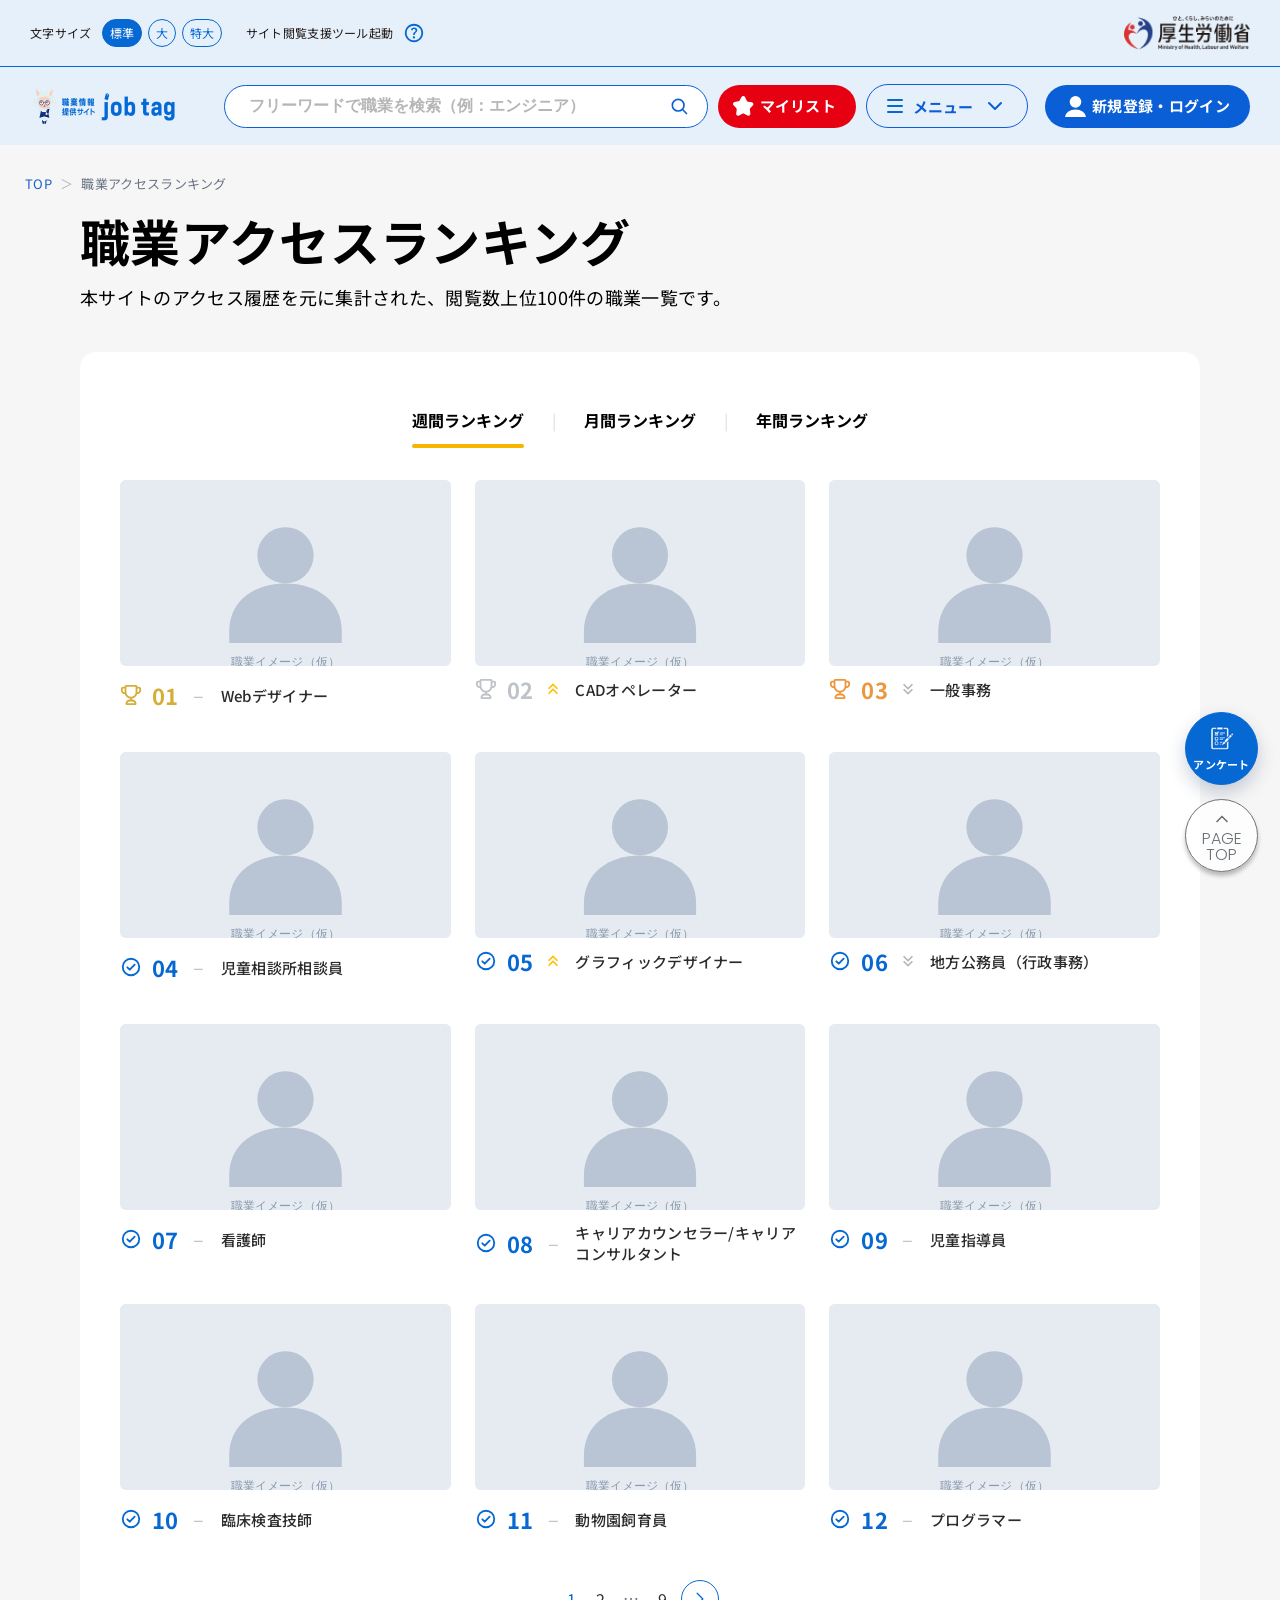
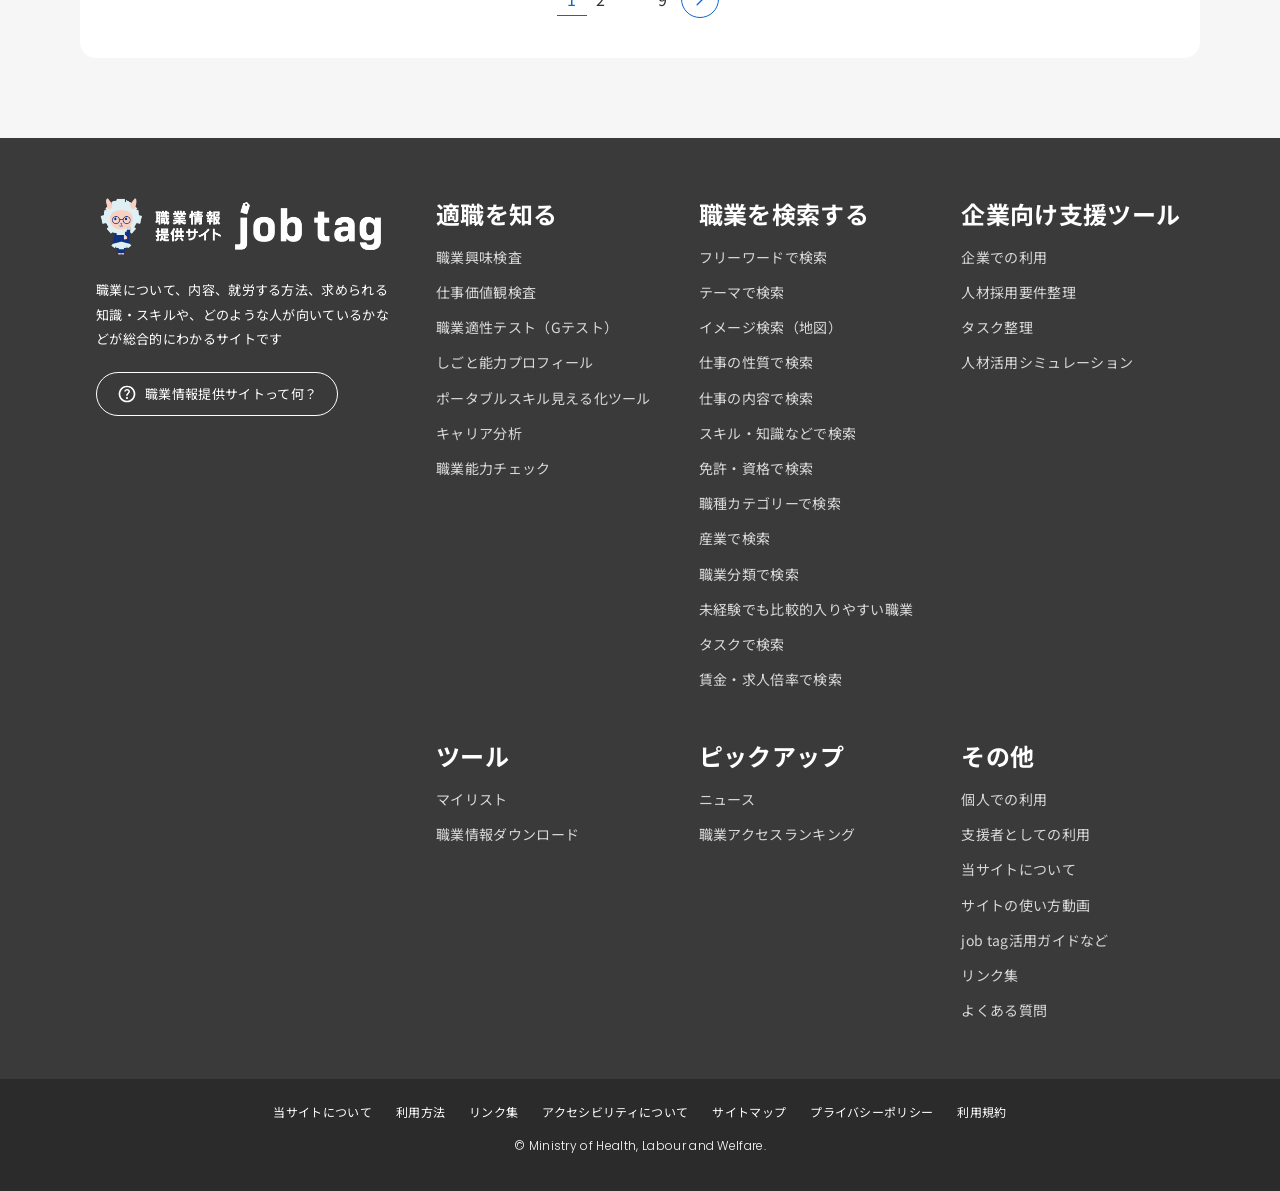
==== commit 33d3d1f0: "add:月刊スタイル修正" ====
--- a/ranking.html
+++ b/ranking.html
@@ -10,7 +10,7 @@
   <link href="https://fonts.googleapis.com/css2?family=Noto+Sans+JP:wght@300;400;500;600;700&family=Poppins:wght@300;400;700&display=swap" rel="stylesheet">
   <!-- 共通トークン・フッター・フローターは style.css を、ページ固有は ranking.css を使用 -->
   <link rel="stylesheet" href="css/style.css?v=20260730">
-  <link rel="stylesheet" href="css/ranking.css?v=20260730">
+  <link rel="stylesheet" href="css/ranking.css?v=20260889">
 </head>
 <body>
 
--- a/css/ranking.css
+++ b/css/ranking.css
@@ -133,7 +133,9 @@
   /* 色は順位クラス（rk-c--1/2/3 = 金銀銅, rk-c--check = 青）で付与 */
 }
 /* 変動アイコン（上昇=#FFC000で上向き回転 / 下降=#B6B6B6で下向き / 変動なし=ダッシュ）※トップと同配色・同挙動 */
-.rk-move { flex: 0 0 auto; display: inline-flex; align-items: center; font-size: 20px; }
+/* 変動アイコンは幅を固定（矢印1em＝ダッシュ幅を揃える）。
+   これがないと stay(ダッシュ) の多い期間だけ職業名の開始位置がずれる */
+.rk-move { flex: 0 0 auto; display: inline-flex; align-items: center; justify-content: center; width: 1em; font-size: 20px; }
 .rk-move .ico { width: 1em; height: 1em; fill: currentColor; }
 .rk-move.-up   { color: #FFC000; }
 .rk-move.-up .ico { transform: rotate(180deg); }
